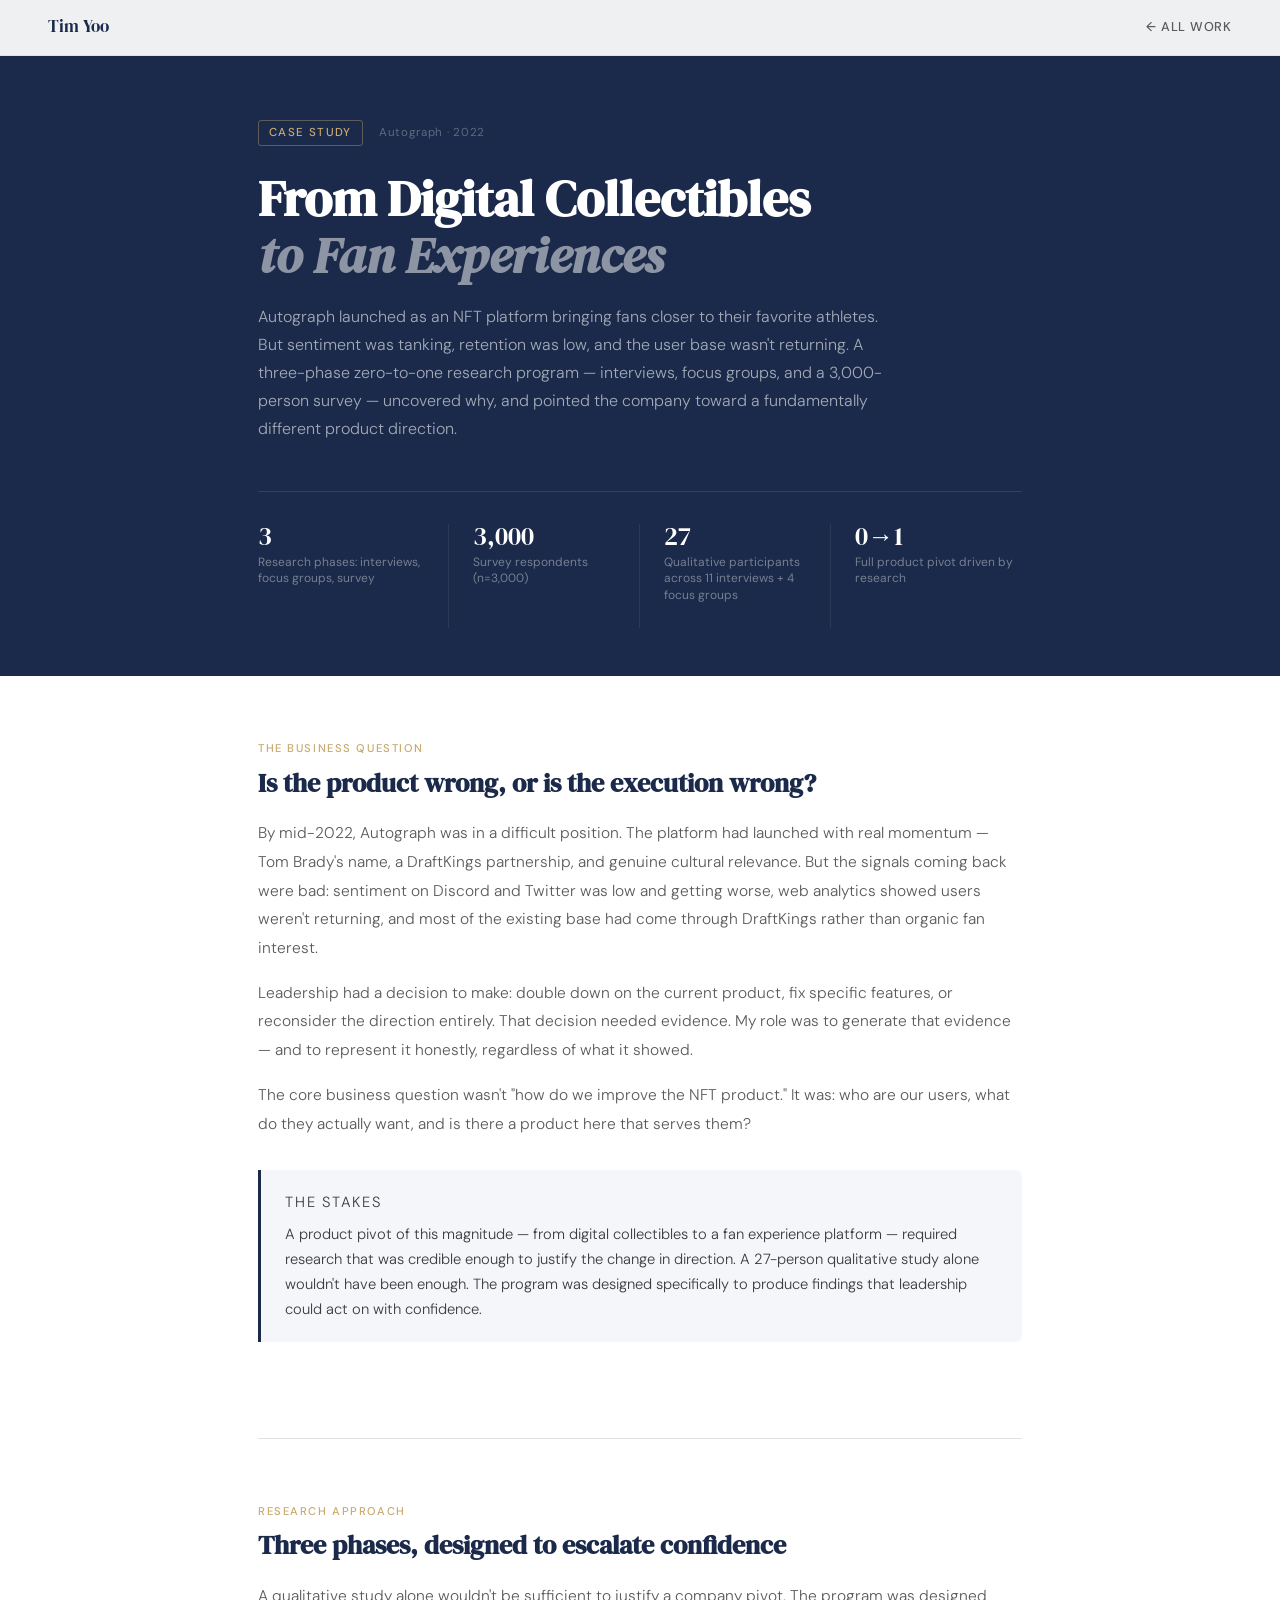
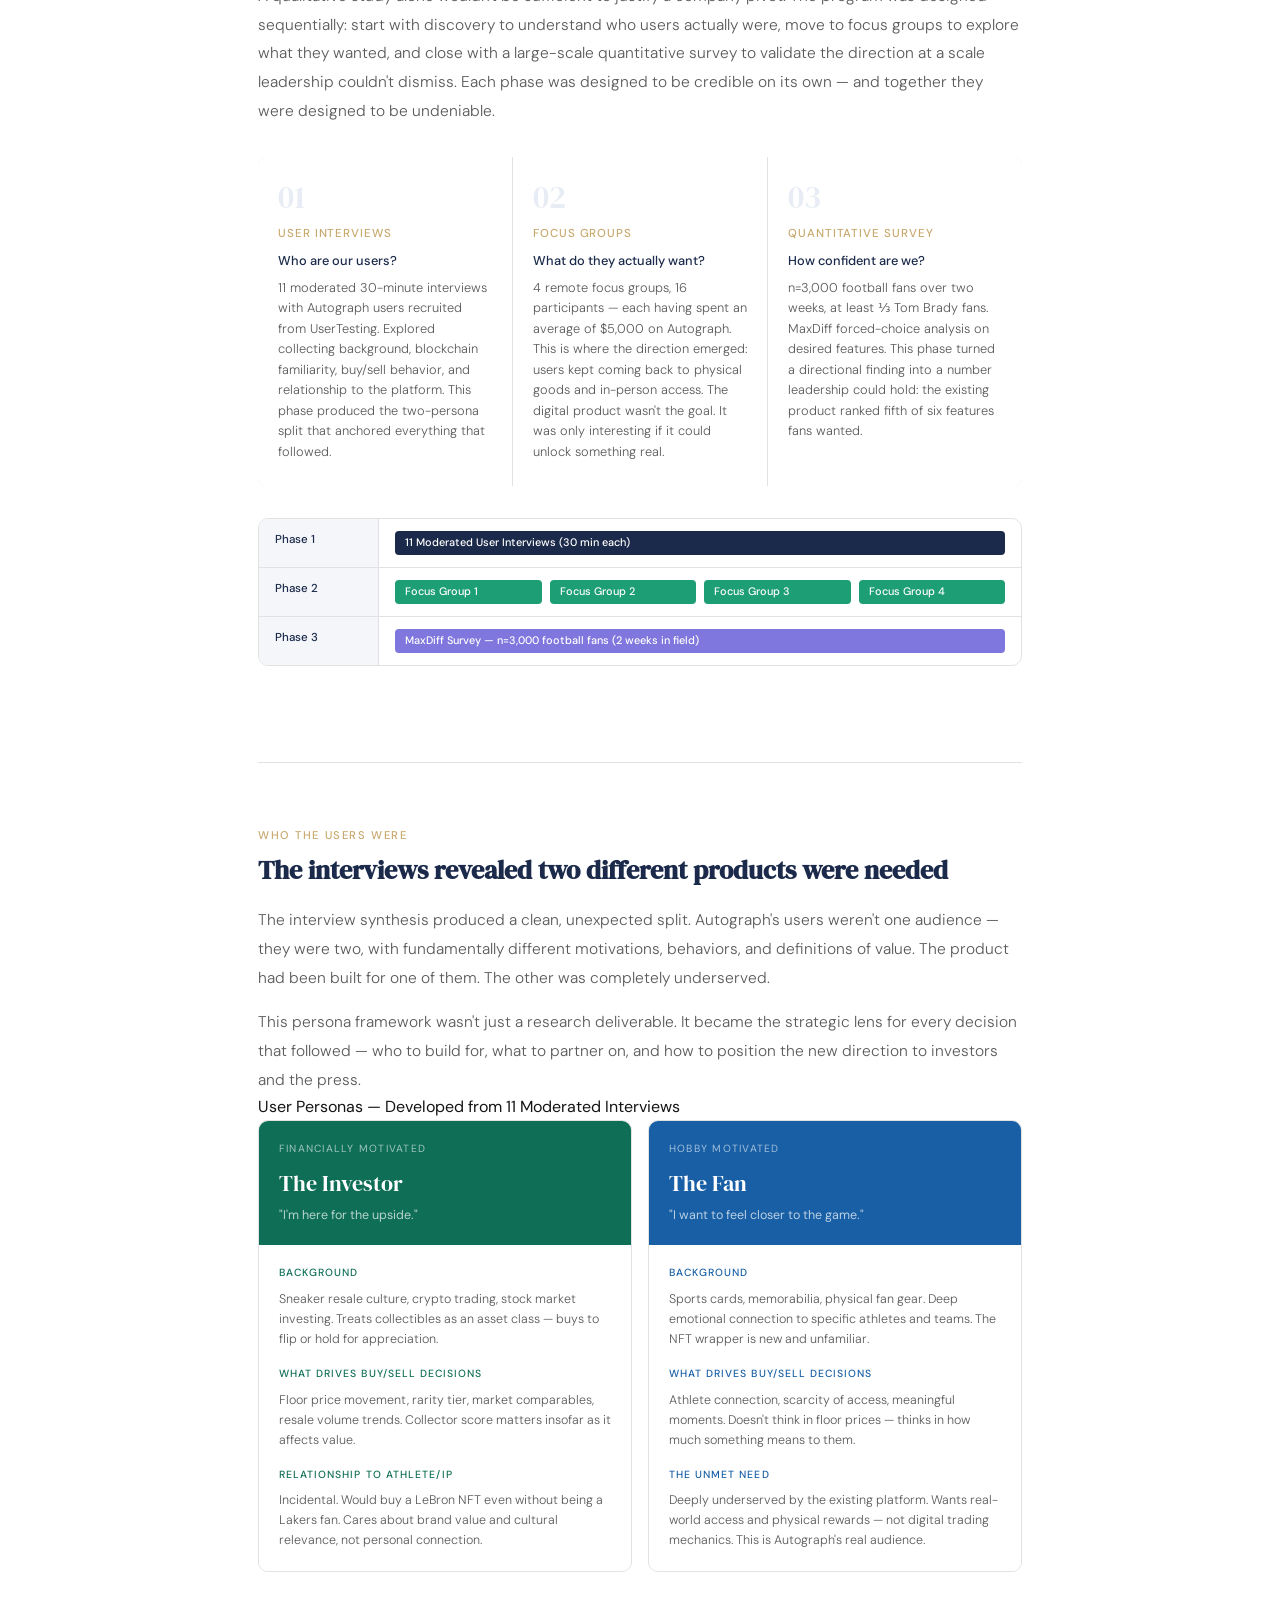
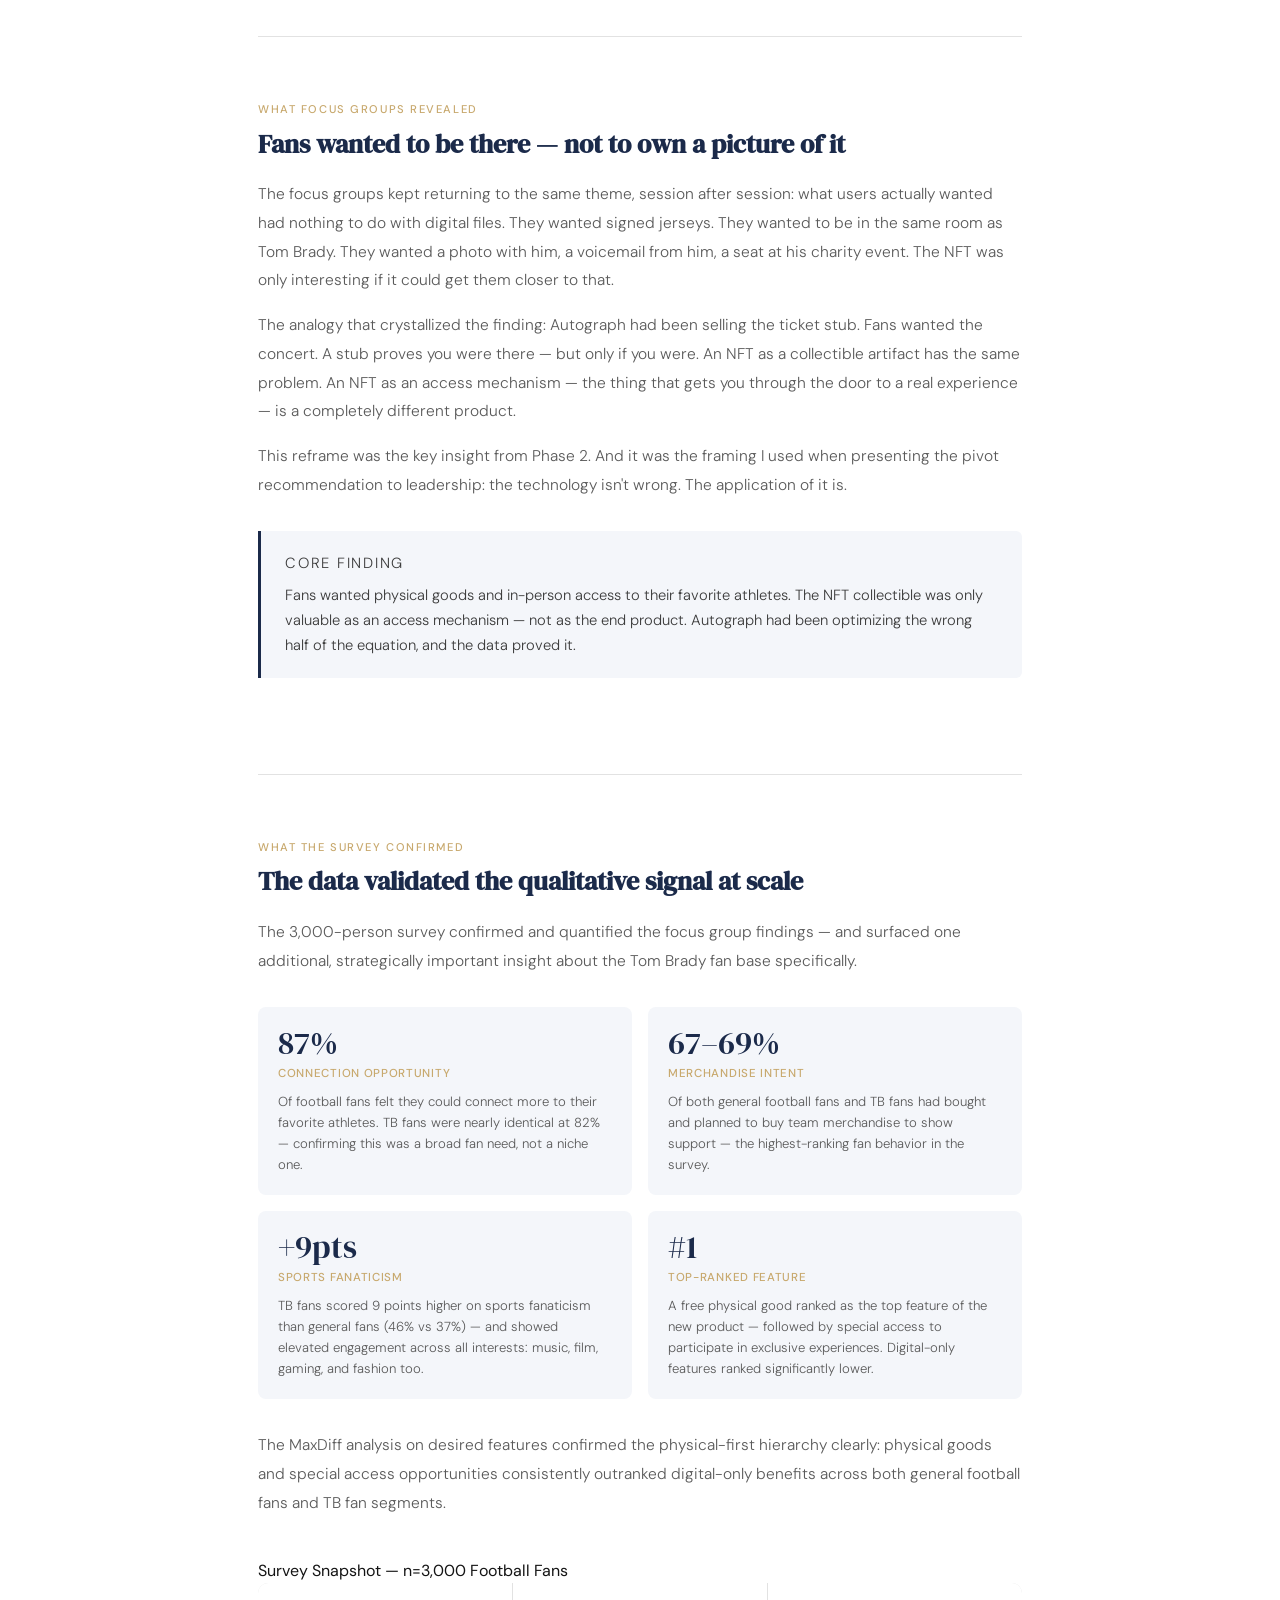
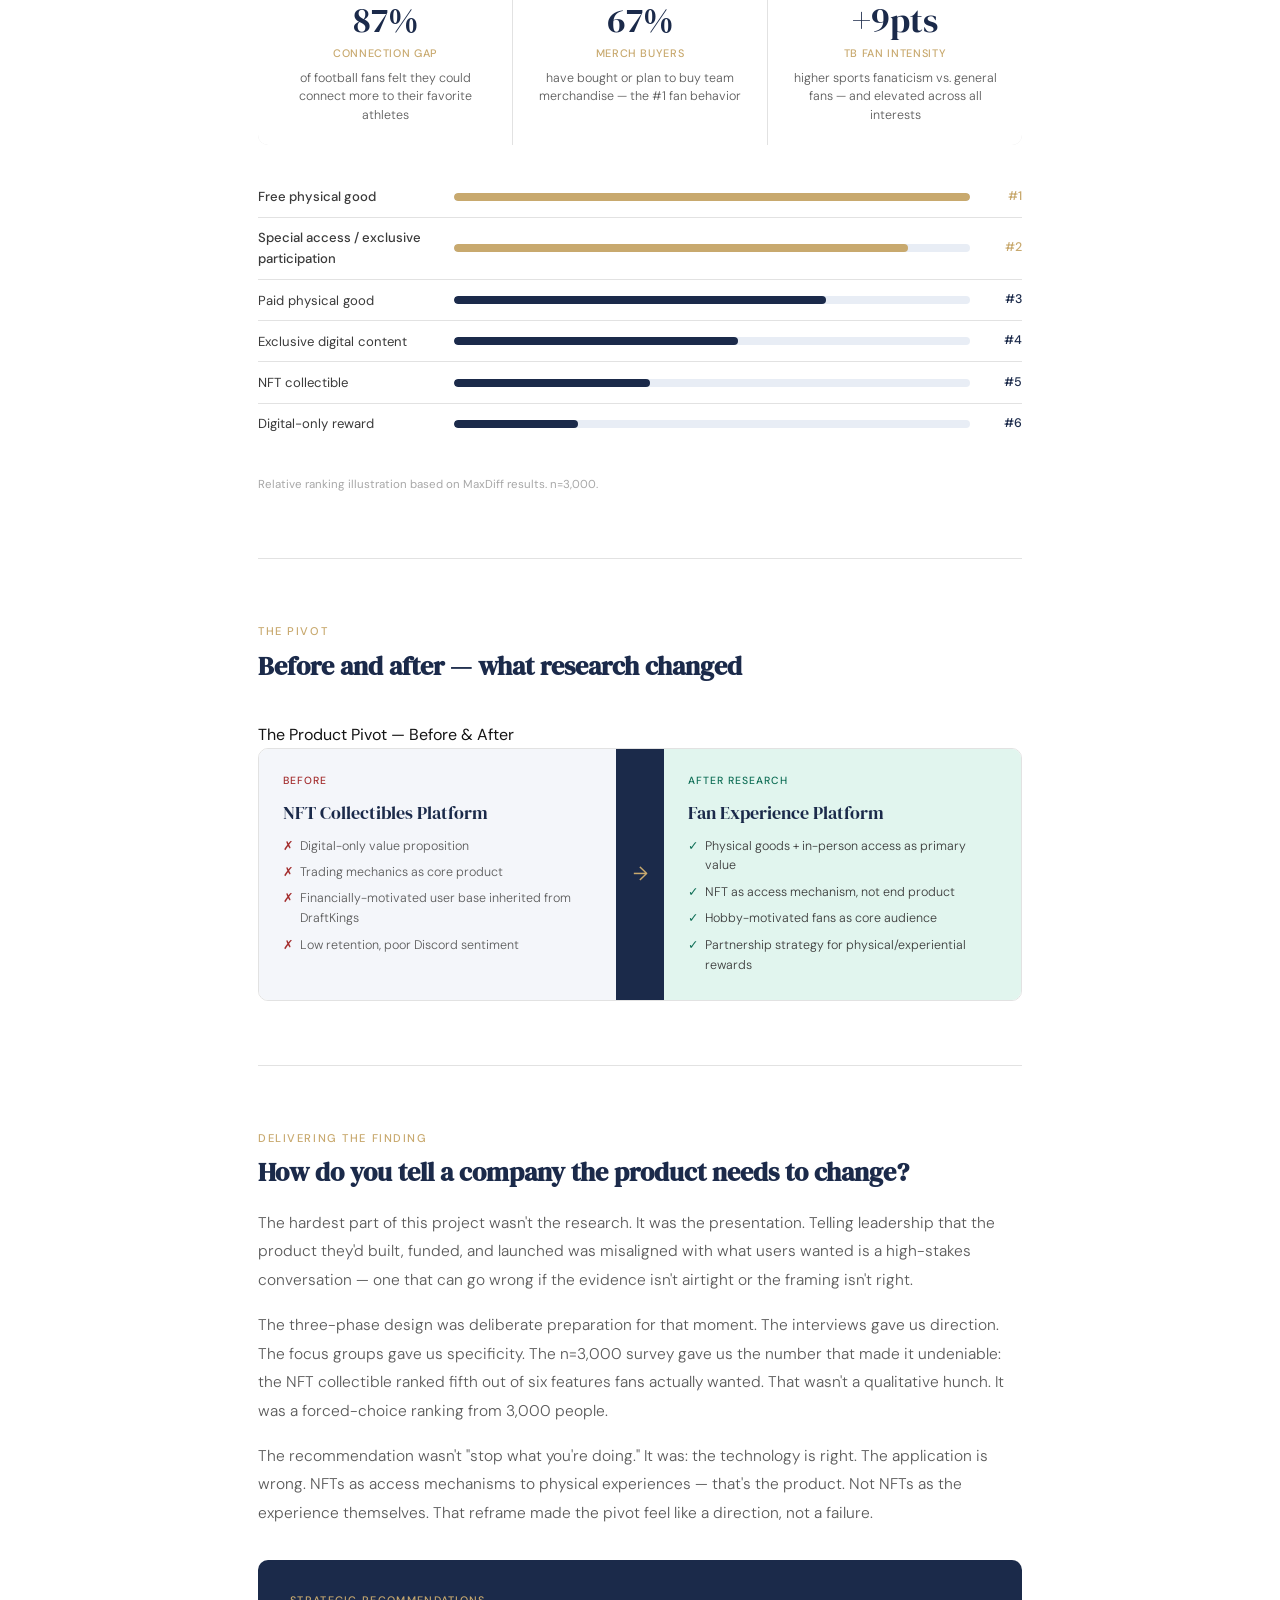
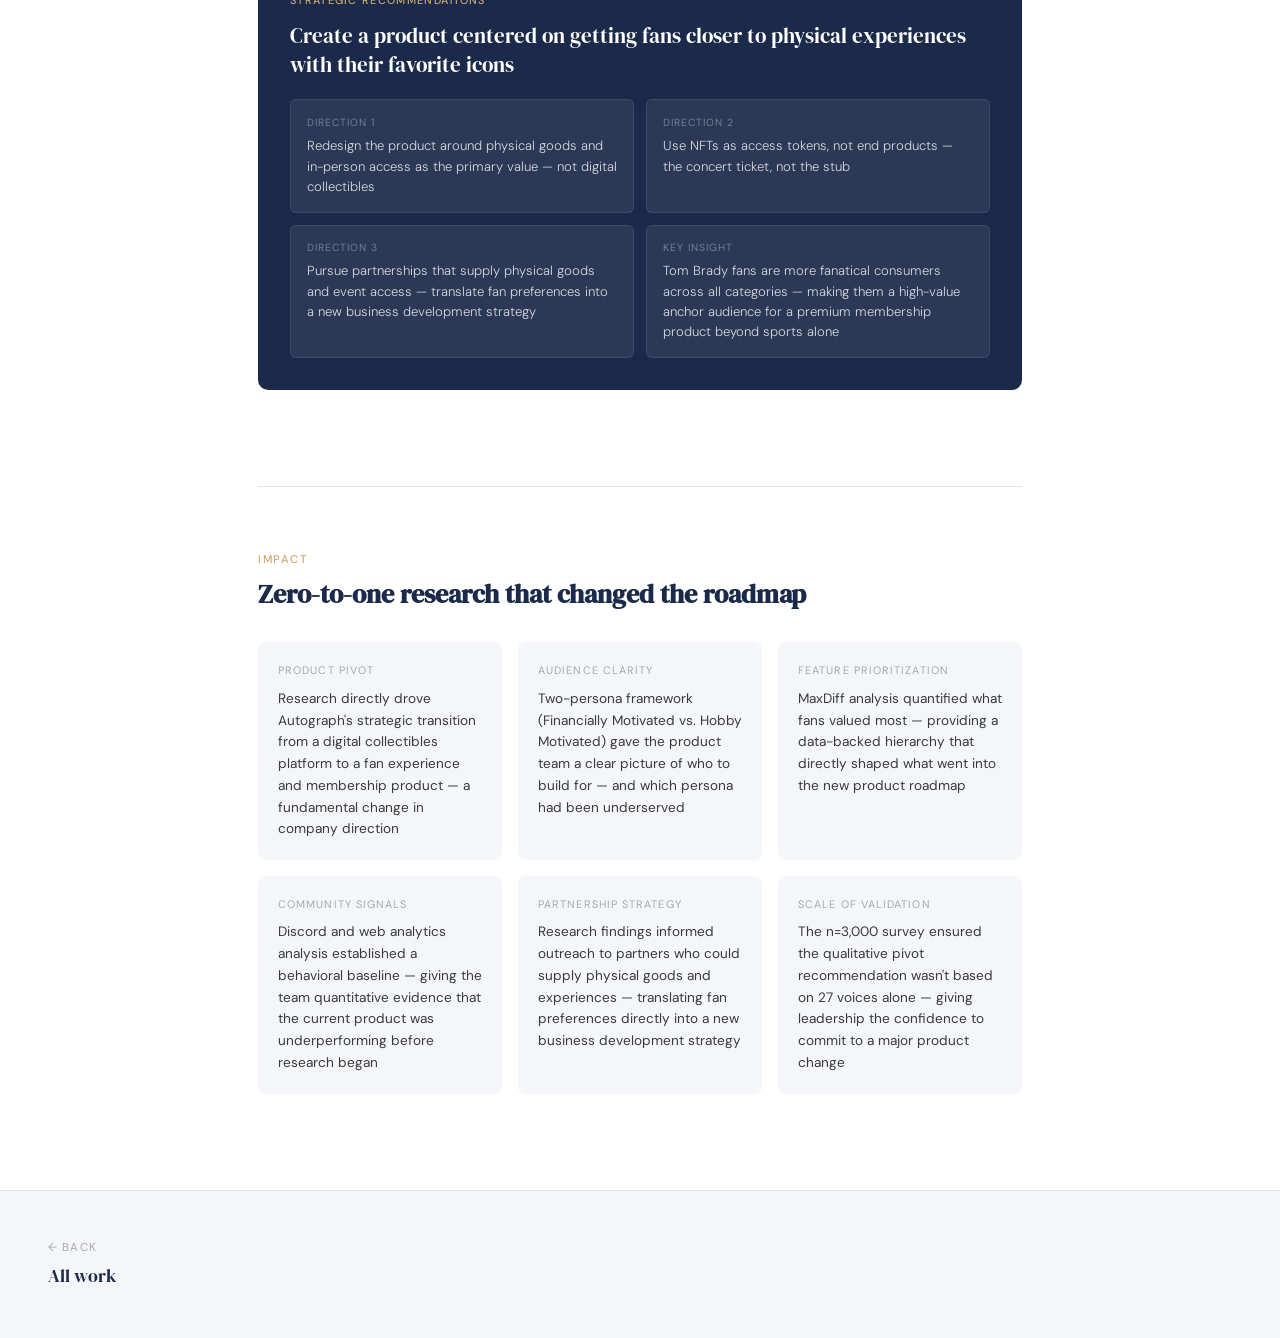
==== autograph-case-study.html @ 23719b9e "Add files via upload" ====
<!DOCTYPE html>
<html lang="en">
<head>
<meta charset="UTF-8">
<link rel="icon" type="image/png" href="[data-uri]">

<meta name="viewport" content="width=device-width, initial-scale=1.0">
<title>Autograph Fan Engagement — Tim Yoo</title>
<link rel="preconnect" href="https://fonts.googleapis.com">
<link rel="preconnect" href="https://fonts.gstatic.com" crossorigin>
<link href="https://fonts.googleapis.com/css2?family=DM+Serif+Display:ital@0;1&family=DM+Sans:opsz,wght@9..40,300;9..40,400;9..40,500&display=swap" rel="stylesheet">
<style>
  *, *::before, *::after { box-sizing: border-box; margin: 0; padding: 0; }
  :root {
    --navy: #1B2A4A;
    --navy-light: #E8EDF5;
    --navy-pale: #F4F6FA;
    --ink: #141414;
    --ink-mid: #3A3A3A;
    --ink-soft: #5A5A5A;
    --ink-faint: #A8A8A8;
    --rule: #E2E2E2;
    --white: #FFFFFF;
    --accent: #C8A96E;
    --accent-light: #F9F3E8;
    --serif: 'DM Serif Display', Georgia, serif;
    --sans: 'DM Sans', system-ui, sans-serif;
    --max: 860px;
    --pad: clamp(1.5rem, 5vw, 3rem);
  }
  html { scroll-behavior: smooth; }
  body { font-family: var(--sans); background: var(--white); color: var(--ink); font-size: 16px; line-height: 1.6; overflow-x: hidden; }

  nav {
    position: fixed; top: 0; left: 0; right: 0; z-index: 100;
    background: rgba(255,255,255,0.93); backdrop-filter: blur(12px);
    border-bottom: 1px solid var(--rule); padding: 0 var(--pad); height: 56px;
    display: flex; align-items: center; justify-content: space-between;
  }
  .nav-logo { font-family: var(--serif); font-size: 1.05rem; color: var(--navy); text-decoration: none; }
  .nav-back { font-size: 0.8rem; font-weight: 500; letter-spacing: 0.06em; text-transform: uppercase; color: var(--ink-soft); text-decoration: none; transition: color 0.2s; }
  .nav-back:hover { color: var(--navy); }

  .hero { padding-top: 56px; background: var(--navy); }
  .hero-inner { max-width: var(--max); margin: 0 auto; padding: 4rem var(--pad) 3rem; }
  .hero-meta { display: flex; align-items: center; gap: 1rem; margin-bottom: 1.5rem; }
  .hero-tag { font-size: 0.72rem; font-weight: 500; letter-spacing: 0.12em; text-transform: uppercase; color: var(--accent); border: 1px solid rgba(200,169,110,0.4); padding: 3px 10px; border-radius: 3px; }
  .hero-num { font-size: 0.72rem; color: rgba(255,255,255,0.3); letter-spacing: 0.06em; }
  .hero-title { font-family: var(--serif); font-size: clamp(2.2rem, 4vw, 3.2rem); color: var(--white); line-height: 1.1; margin-bottom: 1.25rem; }
  .hero-title em { font-style: italic; color: rgba(255,255,255,0.5); }
  .hero-sub { font-size: 1rem; font-weight: 300; color: rgba(255,255,255,0.6); line-height: 1.75; max-width: 640px; margin-bottom: 3rem; }
  .hero-stats { display: grid; grid-template-columns: repeat(4, 1fr); border-top: 1px solid rgba(255,255,255,0.1); padding-top: 2rem; }
  .hstat { padding: 0 1.5rem 1.5rem 0; border-right: 1px solid rgba(255,255,255,0.08); }
  .hstat:last-child { border-right: none; padding-right: 0; }
  .hstat:not(:first-child) { padding-left: 1.5rem; }
  .hstat-val { font-family: var(--serif); font-size: 1.6rem; color: var(--white); margin-bottom: 0.25rem; line-height: 1; }
  .hstat-label { font-size: 0.75rem; color: rgba(255,255,255,0.4); line-height: 1.4; }

  .content { max-width: var(--max); margin: 0 auto; padding: 0 var(--pad); }
  .section { padding: 4rem 0; border-bottom: 1px solid var(--rule); }
  .section:last-child { border-bottom: none; }
  .section-label { font-size: 0.7rem; font-weight: 500; letter-spacing: 0.14em; text-transform: uppercase; color: var(--accent); margin-bottom: 0.6rem; }
  .section-title { font-family: var(--serif); font-size: 1.65rem; color: var(--navy); line-height: 1.2; margin-bottom: 1.25rem; }
  .body-text { font-size: 0.97rem; font-weight: 300; color: var(--ink-soft); line-height: 1.85; }
  .body-text + .body-text { margin-top: 1rem; }

  .callout { background: var(--navy-pale); border-left: 3px solid var(--navy); padding: 1.25rem 1.5rem; border-radius: 0 6px 6px 0; margin: 2rem 0; }
  .callout-label { font-size: 0.68rem; font-weight: 500; letter-spacing: 0.12em; text-transform: uppercase; color: var(--accent); margin-bottom: 0.4rem; }
  .callout p { font-size: 0.92rem; font-weight: 300; color: var(--ink-mid); line-height: 1.7; }

  /* Three-phase research approach */
  .phases { display: grid; grid-template-columns: repeat(3, 1fr); gap: 1px; background: var(--rule); border-radius: 8px; overflow: hidden; margin: 2rem 0; }
  .phase-card { background: var(--white); padding: 1.5rem 1.25rem; }
  .phase-q { font-size: 0.8rem; font-weight: 500; color: var(--navy); margin-bottom: 0.5rem; line-height: 1.4; }
  .phase-method { font-size: 0.72rem; font-weight: 500; letter-spacing: 0.08em; text-transform: uppercase; color: var(--accent); margin-bottom: 0.5rem; }
  .phase-detail { font-size: 0.8rem; font-weight: 300; color: var(--ink-soft); line-height: 1.6; }
  .phase-num { font-family: var(--serif); font-size: 2rem; color: var(--navy-light); line-height: 1; margin-bottom: 0.75rem; }

  /* Personas */
  .personas { display: grid; grid-template-columns: 1fr 1fr; gap: 1rem; margin: 2rem 0; }
  .persona { border: 1px solid var(--rule); border-radius: 8px; overflow: hidden; }
  .persona-header { padding: 1.25rem; border-bottom: 1px solid var(--rule); }
  .persona-type { font-size: 0.72rem; font-weight: 500; letter-spacing: 0.1em; text-transform: uppercase; margin-bottom: 0.3rem; }
  .persona-type.financial { color: #2E7D4F; }
  .persona-type.hobby { color: #1565C0; }
  .persona-name { font-family: var(--serif); font-size: 1.2rem; color: var(--navy); }
  .persona-body { padding: 1.25rem; }
  .persona-trait { font-size: 0.82rem; color: var(--ink-soft); font-weight: 300; line-height: 1.65; margin-bottom: 0.5rem; display: flex; gap: 0.5rem; }
  .persona-trait::before { content: '—'; color: var(--ink-faint); flex-shrink: 0; }

  /* Key findings */
  .findings-grid { display: grid; grid-template-columns: 1fr 1fr; gap: 1rem; margin: 2rem 0; }
  .finding-card { background: var(--navy-pale); border-radius: 8px; padding: 1.25rem; }
  .finding-stat { font-family: var(--serif); font-size: 2rem; color: var(--navy); line-height: 1; margin-bottom: 0.35rem; }
  .finding-label { font-size: 0.72rem; font-weight: 500; letter-spacing: 0.06em; text-transform: uppercase; color: var(--accent); margin-bottom: 0.5rem; }
  .finding-desc { font-size: 0.82rem; color: var(--ink-soft); line-height: 1.6; font-weight: 300; }

  /* The pivot */
  .pivot-block { background: var(--navy); border-radius: 10px; padding: 2rem; margin: 2rem 0; }
  .pivot-label { font-size: 0.68rem; font-weight: 500; letter-spacing: 0.12em; text-transform: uppercase; color: var(--accent); margin-bottom: 0.75rem; }
  .pivot-title { font-family: var(--serif); font-size: 1.3rem; color: var(--white); line-height: 1.4; margin-bottom: 1.25rem; }
  .pivot-items { display: grid; grid-template-columns: 1fr 1fr; gap: 0.75rem; }
  .pivot-item { background: rgba(255,255,255,0.07); border-radius: 6px; padding: 0.9rem 1rem; border: 1px solid rgba(255,255,255,0.08); }
  .pivot-item-num { font-size: 0.65rem; letter-spacing: 0.1em; text-transform: uppercase; color: rgba(255,255,255,0.35); margin-bottom: 0.3rem; }
  .pivot-item-text { font-size: 0.82rem; color: rgba(255,255,255,0.8); line-height: 1.55; font-weight: 300; }

  /* MaxDiff data viz */
  .maxdiff { margin: 2rem 0; }
  .maxdiff-row { display: flex; align-items: center; gap: 1rem; padding: 0.6rem 0; border-bottom: 1px solid var(--rule); }
  .maxdiff-row:last-child { border-bottom: none; }
  .maxdiff-label { font-size: 0.82rem; color: var(--ink-mid); width: 180px; flex-shrink: 0; }
  .maxdiff-bar-wrap { flex: 1; height: 8px; background: var(--navy-light); border-radius: 4px; overflow: hidden; }
  .maxdiff-bar { height: 100%; border-radius: 4px; background: var(--navy); }
  .maxdiff-val { font-size: 0.78rem; font-weight: 500; color: var(--navy); width: 36px; text-align: right; flex-shrink: 0; }
  .maxdiff-highlight .maxdiff-bar { background: var(--accent); }
  .maxdiff-highlight .maxdiff-label { font-weight: 500; }
  .maxdiff-highlight .maxdiff-val { color: var(--accent); }

  .impact-grid { display: grid; grid-template-columns: 1fr 1fr 1fr; gap: 1rem; margin: 2rem 0; }
  .impact-card { background: var(--navy-pale); border-radius: 8px; padding: 1.25rem; }
  .impact-card-label { font-size: 0.68rem; letter-spacing: 0.1em; text-transform: uppercase; color: var(--ink-faint); margin-bottom: 0.5rem; }
  .impact-card-text { font-size: 0.85rem; color: var(--ink-mid); line-height: 1.6; }

  .bottom-nav { background: var(--navy-pale); border-top: 1px solid var(--rule); padding: 3rem var(--pad); display: flex; justify-content: space-between; align-items: center; }
  .bnav-label { font-size: 0.72rem; letter-spacing: 0.1em; text-transform: uppercase; color: var(--ink-faint); margin-bottom: 0.3rem; }
  .bnav-link { font-family: var(--serif); font-size: 1.1rem; color: var(--navy); text-decoration: none; }
  .bnav-link:hover { text-decoration: underline; }

  .reveal { opacity: 0; transform: translateY(20px); transition: opacity 0.6s ease, transform 0.6s ease; }
  .reveal.visible { opacity: 1; transform: none; }

  @media (max-width: 700px) {
    .hero-stats { grid-template-columns: 1fr 1fr; }
    .hstat { border-right: none; padding: 0 0 1rem; }
    .phases { grid-template-columns: 1fr; }
    .personas { grid-template-columns: 1fr; }
    .findings-grid { grid-template-columns: 1fr; }
    .pivot-items { grid-template-columns: 1fr; }
    .impact-grid { grid-template-columns: 1fr; }
  }
</style>
</head>
<body>

<nav>
  <a href="index.html" class="nav-logo">Tim Yoo</a>
  <a href="index.html" class="nav-back">← All work</a>
</nav>

<div class="hero">
  <div class="hero-inner">
    <div class="hero-meta">
      <span class="hero-tag">Case Study</span>
      <span class="hero-num">Autograph · 2022</span>
    </div>
    <h1 class="hero-title">From Digital Collectibles<br><em>to Fan Experiences</em></h1>
    <p class="hero-sub">Autograph launched as an NFT platform bringing fans closer to their favorite athletes. But sentiment was tanking, retention was low, and the user base wasn't returning. A three-phase zero-to-one research program — interviews, focus groups, and a 3,000-person survey — uncovered why, and pointed the company toward a fundamentally different product direction.</p>
    <div class="hero-stats">
      <div class="hstat">
        <div class="hstat-val">3</div>
        <div class="hstat-label">Research phases: interviews, focus groups, survey</div>
      </div>
      <div class="hstat">
        <div class="hstat-val">3,000</div>
        <div class="hstat-label">Survey respondents (n=3,000)</div>
      </div>
      <div class="hstat">
        <div class="hstat-val">27</div>
        <div class="hstat-label">Qualitative participants across 11 interviews + 4 focus groups</div>
      </div>
      <div class="hstat">
        <div class="hstat-val">0→1</div>
        <div class="hstat-label">Full product pivot driven by research</div>
      </div>
    </div>
  </div>
</div>

<div class="content">

  <div class="section reveal">
    <p class="section-label">The Business Question</p>
    <h2 class="section-title">Is the product wrong, or is the execution wrong?</h2>
    <p class="body-text">By mid-2022, Autograph was in a difficult position. The platform had launched with real momentum — Tom Brady's name, a DraftKings partnership, and genuine cultural relevance. But the signals coming back were bad: sentiment on Discord and Twitter was low and getting worse, web analytics showed users weren't returning, and most of the existing base had come through DraftKings rather than organic fan interest.</p>
    <p class="body-text">Leadership had a decision to make: double down on the current product, fix specific features, or reconsider the direction entirely. That decision needed evidence. My role was to generate that evidence — and to represent it honestly, regardless of what it showed.</p>
    <p class="body-text">The core business question wasn't "how do we improve the NFT product." It was: who are our users, what do they actually want, and is there a product here that serves them?</p>

    <div class="callout">
      <p class="callout-label">The Stakes</p>
      <p>A product pivot of this magnitude — from digital collectibles to a fan experience platform — required research that was credible enough to justify the change in direction. A 27-person qualitative study alone wouldn't have been enough. The program was designed specifically to produce findings that leadership could act on with confidence.</p>
    </div>
  </div>

  <div class="section reveal">
    <p class="section-label">Research Approach</p>
    <h2 class="section-title">Three phases, designed to escalate confidence</h2>
    <p class="body-text">A qualitative study alone wouldn't be sufficient to justify a company pivot. The program was designed sequentially: start with discovery to understand who users actually were, move to focus groups to explore what they wanted, and close with a large-scale quantitative survey to validate the direction at a scale leadership couldn't dismiss. Each phase was designed to be credible on its own — and together they were designed to be undeniable.</p>

    <div class="phases">
      <div class="phase-card">
        <div class="phase-num">01</div>
        <div class="phase-method">User Interviews</div>
        <div class="phase-q">Who are our users?</div>
        <div class="phase-detail">11 moderated 30-minute interviews with Autograph users recruited from UserTesting. Explored collecting background, blockchain familiarity, buy/sell behavior, and relationship to the platform. This phase produced the two-persona split that anchored everything that followed.</div>
      </div>
      <div class="phase-card">
        <div class="phase-num">02</div>
        <div class="phase-method">Focus Groups</div>
        <div class="phase-q">What do they actually want?</div>
        <div class="phase-detail">4 remote focus groups, 16 participants — each having spent an average of $5,000 on Autograph. This is where the direction emerged: users kept coming back to physical goods and in-person access. The digital product wasn't the goal. It was only interesting if it could unlock something real.</div>
      </div>
      <div class="phase-card">
        <div class="phase-num">03</div>
        <div class="phase-method">Quantitative Survey</div>
        <div class="phase-q">How confident are we?</div>
        <div class="phase-detail">n=3,000 football fans over two weeks, at least ⅓ Tom Brady fans. MaxDiff forced-choice analysis on desired features. This phase turned a directional finding into a number leadership could hold: the existing product ranked fifth of six features fans wanted.</div>
      </div>
    </div>

    <div style="border:1px solid var(--rule); border-radius:10px; overflow:hidden; margin: 2rem 0;">
      <div style="display:grid; grid-template-columns:120px 1fr; border-bottom:1px solid var(--rule);">
        <div style="padding:0.75rem 1rem; background:var(--navy-pale); font-size:0.72rem; font-weight:500; color:var(--navy); border-right:1px solid var(--rule);">Phase 1</div>
        <div style="padding:0.75rem 1rem; display:flex; align-items:center; gap:1rem;">
          <div style="height:24px; flex:2; background:var(--navy); border-radius:4px; display:flex; align-items:center; padding:0 10px;"><span style="font-size:0.68rem; color:white; font-weight:500;">11 Moderated User Interviews (30 min each)</span></div>
        </div>
      </div>
      <div style="display:grid; grid-template-columns:120px 1fr; border-bottom:1px solid var(--rule);">
        <div style="padding:0.75rem 1rem; background:var(--navy-pale); font-size:0.72rem; font-weight:500; color:var(--navy); border-right:1px solid var(--rule);">Phase 2</div>
        <div style="padding:0.75rem 1rem; display:flex; align-items:center; gap:0.5rem;">
          <div style="height:24px; flex:1; background:#1D9E75; border-radius:4px; display:flex; align-items:center; padding:0 10px;"><span style="font-size:0.68rem; color:white; font-weight:500;">Focus Group 1</span></div>
          <div style="height:24px; flex:1; background:#1D9E75; border-radius:4px; display:flex; align-items:center; padding:0 10px;"><span style="font-size:0.68rem; color:white; font-weight:500;">Focus Group 2</span></div>
          <div style="height:24px; flex:1; background:#1D9E75; border-radius:4px; display:flex; align-items:center; padding:0 10px;"><span style="font-size:0.68rem; color:white; font-weight:500;">Focus Group 3</span></div>
          <div style="height:24px; flex:1; background:#1D9E75; border-radius:4px; display:flex; align-items:center; padding:0 10px;"><span style="font-size:0.68rem; color:white; font-weight:500;">Focus Group 4</span></div>
        </div>
      </div>
      <div style="display:grid; grid-template-columns:120px 1fr;">
        <div style="padding:0.75rem 1rem; background:var(--navy-pale); font-size:0.72rem; font-weight:500; color:var(--navy); border-right:1px solid var(--rule);">Phase 3</div>
        <div style="padding:0.75rem 1rem; display:flex; align-items:center; gap:0.5rem;">
          <div style="height:24px; flex:3; background:#7F77DD; border-radius:4px; display:flex; align-items:center; padding:0 10px;"><span style="font-size:0.68rem; color:white; font-weight:500;">MaxDiff Survey — n=3,000 football fans (2 weeks in field)</span></div>
        </div>
      </div>
    </div>
  </div>

  <div class="section reveal">
    <p class="section-label">Who the Users Were</p>
    <h2 class="section-title">The interviews revealed two different products were needed</h2>
    <p class="body-text">The interview synthesis produced a clean, unexpected split. Autograph's users weren't one audience — they were two, with fundamentally different motivations, behaviors, and definitions of value. The product had been built for one of them. The other was completely underserved.</p>
    <p class="body-text">This persona framework wasn't just a research deliverable. It became the strategic lens for every decision that followed — who to build for, what to partner on, and how to position the new direction to investors and the press.</p>

    
<div class="viz-wrap">
  <p class="viz-label">User Personas — Developed from 11 Moderated Interviews</p>
  <div style="display:grid; grid-template-columns:1fr 1fr; gap:1rem;">
    <!-- Persona 1 -->
    <div style="border:1px solid var(--rule); border-radius:10px; overflow:hidden;">
      <div style="background:#0F6E56; padding:1.25rem;">
        <div style="font-size:0.65rem; letter-spacing:0.12em; text-transform:uppercase; color:rgba(255,255,255,0.6); margin-bottom:0.5rem;">Financially Motivated</div>
        <div style="font-family:var(--serif); font-size:1.4rem; color:white; margin-bottom:0.25rem;">The Investor</div>
        <div style="font-size:0.78rem; color:rgba(255,255,255,0.7);">"I'm here for the upside."</div>
      </div>
      <div style="padding:1.25rem; background:var(--white);">
        <div style="margin-bottom:1rem;">
          <div style="font-size:0.65rem; letter-spacing:0.1em; text-transform:uppercase; color:#0F6E56; font-weight:500; margin-bottom:0.5rem;">Background</div>
          <div style="font-size:0.78rem; color:var(--ink-soft); font-weight:300; line-height:1.6;">Sneaker resale culture, crypto trading, stock market investing. Treats collectibles as an asset class — buys to flip or hold for appreciation.</div>
        </div>
        <div style="margin-bottom:1rem;">
          <div style="font-size:0.65rem; letter-spacing:0.1em; text-transform:uppercase; color:#0F6E56; font-weight:500; margin-bottom:0.5rem;">What drives buy/sell decisions</div>
          <div style="font-size:0.78rem; color:var(--ink-soft); font-weight:300; line-height:1.6;">Floor price movement, rarity tier, market comparables, resale volume trends. Collector score matters insofar as it affects value.</div>
        </div>
        <div>
          <div style="font-size:0.65rem; letter-spacing:0.1em; text-transform:uppercase; color:#0F6E56; font-weight:500; margin-bottom:0.5rem;">Relationship to athlete/IP</div>
          <div style="font-size:0.78rem; color:var(--ink-soft); font-weight:300; line-height:1.6;">Incidental. Would buy a LeBron NFT even without being a Lakers fan. Cares about brand value and cultural relevance, not personal connection.</div>
        </div>
      </div>
    </div>
    <!-- Persona 2 -->
    <div style="border:1px solid var(--rule); border-radius:10px; overflow:hidden;">
      <div style="background:#185FA5; padding:1.25rem;">
        <div style="font-size:0.65rem; letter-spacing:0.12em; text-transform:uppercase; color:rgba(255,255,255,0.6); margin-bottom:0.5rem;">Hobby Motivated</div>
        <div style="font-family:var(--serif); font-size:1.4rem; color:white; margin-bottom:0.25rem;">The Fan</div>
        <div style="font-size:0.78rem; color:rgba(255,255,255,0.7);">"I want to feel closer to the game."</div>
      </div>
      <div style="padding:1.25rem; background:var(--white);">
        <div style="margin-bottom:1rem;">
          <div style="font-size:0.65rem; letter-spacing:0.1em; text-transform:uppercase; color:#185FA5; font-weight:500; margin-bottom:0.5rem;">Background</div>
          <div style="font-size:0.78rem; color:var(--ink-soft); font-weight:300; line-height:1.6;">Sports cards, memorabilia, physical fan gear. Deep emotional connection to specific athletes and teams. The NFT wrapper is new and unfamiliar.</div>
        </div>
        <div style="margin-bottom:1rem;">
          <div style="font-size:0.65rem; letter-spacing:0.1em; text-transform:uppercase; color:#185FA5; font-weight:500; margin-bottom:0.5rem;">What drives buy/sell decisions</div>
          <div style="font-size:0.78rem; color:var(--ink-soft); font-weight:300; line-height:1.6;">Athlete connection, scarcity of access, meaningful moments. Doesn't think in floor prices — thinks in how much something means to them.</div>
        </div>
        <div>
          <div style="font-size:0.65rem; letter-spacing:0.1em; text-transform:uppercase; color:#185FA5; font-weight:500; margin-bottom:0.5rem;">The unmet need</div>
          <div style="font-size:0.78rem; color:var(--ink-soft); font-weight:300; line-height:1.6;">Deeply underserved by the existing platform. Wants real-world access and physical rewards — not digital trading mechanics. This is Autograph's real audience.</div>
        </div>
      </div>
    </div>
  </div>
</div>

  </div>

  <div class="section reveal">
    <p class="section-label">What Focus Groups Revealed</p>
    <h2 class="section-title">Fans wanted to be there — not to own a picture of it</h2>
    <p class="body-text">The focus groups kept returning to the same theme, session after session: what users actually wanted had nothing to do with digital files. They wanted signed jerseys. They wanted to be in the same room as Tom Brady. They wanted a photo with him, a voicemail from him, a seat at his charity event. The NFT was only interesting if it could get them closer to that.</p>
    <p class="body-text">The analogy that crystallized the finding: Autograph had been selling the ticket stub. Fans wanted the concert. A stub proves you were there — but only if you were. An NFT as a collectible artifact has the same problem. An NFT as an access mechanism — the thing that gets you through the door to a real experience — is a completely different product.</p>
    <p class="body-text">This reframe was the key insight from Phase 2. And it was the framing I used when presenting the pivot recommendation to leadership: the technology isn't wrong. The application of it is.</p>

    <div class="callout">
      <p class="callout-label">Core Finding</p>
      <p>Fans wanted physical goods and in-person access to their favorite athletes. The NFT collectible was only valuable as an access mechanism — not as the end product. Autograph had been optimizing the wrong half of the equation, and the data proved it.</p>
    </div>
  </div>

  <div class="section reveal">
    <p class="section-label">What the Survey Confirmed</p>
    <h2 class="section-title">The data validated the qualitative signal at scale</h2>
    <p class="body-text">The 3,000-person survey confirmed and quantified the focus group findings — and surfaced one additional, strategically important insight about the Tom Brady fan base specifically.</p>

    <div class="findings-grid">
      <div class="finding-card">
        <div class="finding-stat">87%</div>
        <div class="finding-label">Connection opportunity</div>
        <div class="finding-desc">Of football fans felt they could connect more to their favorite athletes. TB fans were nearly identical at 82% — confirming this was a broad fan need, not a niche one.</div>
      </div>
      <div class="finding-card">
        <div class="finding-stat">67–69%</div>
        <div class="finding-label">Merchandise intent</div>
        <div class="finding-desc">Of both general football fans and TB fans had bought and planned to buy team merchandise to show support — the highest-ranking fan behavior in the survey.</div>
      </div>
      <div class="finding-card">
        <div class="finding-stat">+9pts</div>
        <div class="finding-label">Sports fanaticism</div>
        <div class="finding-desc">TB fans scored 9 points higher on sports fanaticism than general fans (46% vs 37%) — and showed elevated engagement across all interests: music, film, gaming, and fashion too.</div>
      </div>
      <div class="finding-card">
        <div class="finding-stat">#1</div>
        <div class="finding-label">Top-ranked feature</div>
        <div class="finding-desc">A free physical good ranked as the top feature of the new product — followed by special access to participate in exclusive experiences. Digital-only features ranked significantly lower.</div>
      </div>
    </div>

    <p class="body-text" style="margin-top: 1.5rem;">The MaxDiff analysis on desired features confirmed the physical-first hierarchy clearly: physical goods and special access opportunities consistently outranked digital-only benefits across both general football fans and TB fan segments.</p>

    
<div class="viz-wrap" style="margin-top:2.5rem;">
  <p class="viz-label">Survey Snapshot — n=3,000 Football Fans</p>
  <div style="display:grid; grid-template-columns:1fr 1fr 1fr; gap:1px; background:var(--rule); border-radius:10px; overflow:hidden;">
    <div style="background:var(--white); padding:1.25rem; text-align:center;">
      <div style="font-family:var(--serif); font-size:2.2rem; color:var(--navy); line-height:1;">87%</div>
      <div style="font-size:0.68rem; font-weight:500; letter-spacing:0.06em; text-transform:uppercase; color:var(--accent); margin:0.4rem 0;">Connection Gap</div>
      <div style="font-size:0.78rem; color:var(--ink-soft); font-weight:300; line-height:1.5;">of football fans felt they could connect more to their favorite athletes</div>
    </div>
    <div style="background:var(--white); padding:1.25rem; text-align:center;">
      <div style="font-family:var(--serif); font-size:2.2rem; color:var(--navy); line-height:1;">67%</div>
      <div style="font-size:0.68rem; font-weight:500; letter-spacing:0.06em; text-transform:uppercase; color:var(--accent); margin:0.4rem 0;">Merch Buyers</div>
      <div style="font-size:0.78rem; color:var(--ink-soft); font-weight:300; line-height:1.5;">have bought or plan to buy team merchandise — the #1 fan behavior</div>
    </div>
    <div style="background:var(--white); padding:1.25rem; text-align:center;">
      <div style="font-family:var(--serif); font-size:2.2rem; color:var(--navy); line-height:1;">+9pts</div>
      <div style="font-size:0.68rem; font-weight:500; letter-spacing:0.06em; text-transform:uppercase; color:var(--accent); margin:0.4rem 0;">TB Fan Intensity</div>
      <div style="font-size:0.78rem; color:var(--ink-soft); font-weight:300; line-height:1.5;">higher sports fanaticism vs. general fans — and elevated across all interests</div>
    </div>
  </div>
</div>

    <div class="maxdiff">
      <div class="maxdiff-row maxdiff-highlight">
        <div class="maxdiff-label">Free physical good</div>
        <div class="maxdiff-bar-wrap"><div class="maxdiff-bar" style="width:100%"></div></div>
        <div class="maxdiff-val">#1</div>
      </div>
      <div class="maxdiff-row maxdiff-highlight">
        <div class="maxdiff-label">Special access / exclusive participation</div>
        <div class="maxdiff-bar-wrap"><div class="maxdiff-bar" style="width:88%"></div></div>
        <div class="maxdiff-val">#2</div>
      </div>
      <div class="maxdiff-row">
        <div class="maxdiff-label">Paid physical good</div>
        <div class="maxdiff-bar-wrap"><div class="maxdiff-bar" style="width:72%"></div></div>
        <div class="maxdiff-val">#3</div>
      </div>
      <div class="maxdiff-row">
        <div class="maxdiff-label">Exclusive digital content</div>
        <div class="maxdiff-bar-wrap"><div class="maxdiff-bar" style="width:55%"></div></div>
        <div class="maxdiff-val">#4</div>
      </div>
      <div class="maxdiff-row">
        <div class="maxdiff-label">NFT collectible</div>
        <div class="maxdiff-bar-wrap"><div class="maxdiff-bar" style="width:38%"></div></div>
        <div class="maxdiff-val">#5</div>
      </div>
      <div class="maxdiff-row">
        <div class="maxdiff-label">Digital-only reward</div>
        <div class="maxdiff-bar-wrap"><div class="maxdiff-bar" style="width:24%"></div></div>
        <div class="maxdiff-val">#6</div>
      </div>
    </div>
    <p style="font-size:0.72rem; color: var(--ink-faint); margin-top: 0.5rem;">Relative ranking illustration based on MaxDiff results. n=3,000.</p>
  </div>

  <div class="section reveal">
    <p class="section-label">The Pivot</p>
    <h2 class="section-title">Before and after — what research changed</h2>

<div class="viz-wrap" style="margin-top:2.5rem;">
  <p class="viz-label">The Product Pivot — Before & After</p>
  <div style="display:grid; grid-template-columns:1fr 48px 1fr; gap:0; align-items:stretch; border:1px solid var(--rule); border-radius:10px; overflow:hidden;">
    <div style="padding:1.5rem; background:var(--navy-pale);">
      <div style="font-size:0.65rem; letter-spacing:0.1em; text-transform:uppercase; color:#A32D2D; font-weight:500; margin-bottom:0.75rem;">Before</div>
      <div style="font-family:var(--serif); font-size:1.1rem; color:var(--navy); margin-bottom:0.75rem; line-height:1.3;">NFT Collectibles Platform</div>
      <div style="display:flex; flex-direction:column; gap:0.4rem;">
        <div style="font-size:0.78rem; color:var(--ink-soft); font-weight:300; display:flex; gap:0.4rem;"><span style="color:#A32D2D; flex-shrink:0;">✗</span> Digital-only value proposition</div>
        <div style="font-size:0.78rem; color:var(--ink-soft); font-weight:300; display:flex; gap:0.4rem;"><span style="color:#A32D2D; flex-shrink:0;">✗</span> Trading mechanics as core product</div>
        <div style="font-size:0.78rem; color:var(--ink-soft); font-weight:300; display:flex; gap:0.4rem;"><span style="color:#A32D2D; flex-shrink:0;">✗</span> Financially-motivated user base inherited from DraftKings</div>
        <div style="font-size:0.78rem; color:var(--ink-soft); font-weight:300; display:flex; gap:0.4rem;"><span style="color:#A32D2D; flex-shrink:0;">✗</span> Low retention, poor Discord sentiment</div>
      </div>
    </div>
    <div style="background:var(--navy); display:flex; align-items:center; justify-content:center;">
      <span style="color:var(--accent); font-size:1.2rem;">→</span>
    </div>
    <div style="padding:1.5rem; background:#E1F5EE;">
      <div style="font-size:0.65rem; letter-spacing:0.1em; text-transform:uppercase; color:#0F6E56; font-weight:500; margin-bottom:0.75rem;">After Research</div>
      <div style="font-family:var(--serif); font-size:1.1rem; color:var(--navy); margin-bottom:0.75rem; line-height:1.3;">Fan Experience Platform</div>
      <div style="display:flex; flex-direction:column; gap:0.4rem;">
        <div style="font-size:0.78rem; color:var(--ink-mid); font-weight:300; display:flex; gap:0.4rem;"><span style="color:#0F6E56; flex-shrink:0;">✓</span> Physical goods + in-person access as primary value</div>
        <div style="font-size:0.78rem; color:var(--ink-mid); font-weight:300; display:flex; gap:0.4rem;"><span style="color:#0F6E56; flex-shrink:0;">✓</span> NFT as access mechanism, not end product</div>
        <div style="font-size:0.78rem; color:var(--ink-mid); font-weight:300; display:flex; gap:0.4rem;"><span style="color:#0F6E56; flex-shrink:0;">✓</span> Hobby-motivated fans as core audience</div>
        <div style="font-size:0.78rem; color:var(--ink-mid); font-weight:300; display:flex; gap:0.4rem;"><span style="color:#0F6E56; flex-shrink:0;">✓</span> Partnership strategy for physical/experiential rewards</div>
      </div>
    </div>
  </div>
</div>

  </div>

  <div class="section reveal">
    <p class="section-label">Delivering the Finding</p>
    <h2 class="section-title">How do you tell a company the product needs to change?</h2>
    <p class="body-text">The hardest part of this project wasn't the research. It was the presentation. Telling leadership that the product they'd built, funded, and launched was misaligned with what users wanted is a high-stakes conversation — one that can go wrong if the evidence isn't airtight or the framing isn't right.</p>
    <p class="body-text">The three-phase design was deliberate preparation for that moment. The interviews gave us direction. The focus groups gave us specificity. The n=3,000 survey gave us the number that made it undeniable: the NFT collectible ranked fifth out of six features fans actually wanted. That wasn't a qualitative hunch. It was a forced-choice ranking from 3,000 people.</p>
    <p class="body-text">The recommendation wasn't "stop what you're doing." It was: the technology is right. The application is wrong. NFTs as access mechanisms to physical experiences — that's the product. Not NFTs as the experience themselves. That reframe made the pivot feel like a direction, not a failure.</p>

    <div class="pivot-block">
      <p class="pivot-label">Strategic Recommendations</p>
      <p class="pivot-title">Create a product centered on getting fans closer to physical experiences with their favorite icons</p>
      <div class="pivot-items">
        <div class="pivot-item">
          <p class="pivot-item-num">Direction 1</p>
          <p class="pivot-item-text">Redesign the product around physical goods and in-person access as the primary value — not digital collectibles</p>
        </div>
        <div class="pivot-item">
          <p class="pivot-item-num">Direction 2</p>
          <p class="pivot-item-text">Use NFTs as access tokens, not end products — the concert ticket, not the stub</p>
        </div>
        <div class="pivot-item">
          <p class="pivot-item-num">Direction 3</p>
          <p class="pivot-item-text">Pursue partnerships that supply physical goods and event access — translate fan preferences into a new business development strategy</p>
        </div>
        <div class="pivot-item">
          <p class="pivot-item-num">Key Insight</p>
          <p class="pivot-item-text">Tom Brady fans are more fanatical consumers across all categories — making them a high-value anchor audience for a premium membership product beyond sports alone</p>
        </div>
      </div>
    </div>
  </div>

  <div class="section reveal">
    <p class="section-label">Impact</p>
    <h2 class="section-title">Zero-to-one research that changed the roadmap</h2>
    <div class="impact-grid">
      <div class="impact-card">
        <p class="impact-card-label">Product Pivot</p>
        <p class="impact-card-text">Research directly drove Autograph's strategic transition from a digital collectibles platform to a fan experience and membership product — a fundamental change in company direction</p>
      </div>
      <div class="impact-card">
        <p class="impact-card-label">Audience Clarity</p>
        <p class="impact-card-text">Two-persona framework (Financially Motivated vs. Hobby Motivated) gave the product team a clear picture of who to build for — and which persona had been underserved</p>
      </div>
      <div class="impact-card">
        <p class="impact-card-label">Feature Prioritization</p>
        <p class="impact-card-text">MaxDiff analysis quantified what fans valued most — providing a data-backed hierarchy that directly shaped what went into the new product roadmap</p>
      </div>
      <div class="impact-card">
        <p class="impact-card-label">Community Signals</p>
        <p class="impact-card-text">Discord and web analytics analysis established a behavioral baseline — giving the team quantitative evidence that the current product was underperforming before research began</p>
      </div>
      <div class="impact-card">
        <p class="impact-card-label">Partnership Strategy</p>
        <p class="impact-card-text">Research findings informed outreach to partners who could supply physical goods and experiences — translating fan preferences directly into a new business development strategy</p>
      </div>
      <div class="impact-card">
        <p class="impact-card-label">Scale of Validation</p>
        <p class="impact-card-text">The n=3,000 survey ensured the qualitative pivot recommendation wasn't based on 27 voices alone — giving leadership the confidence to commit to a major product change</p>
      </div>
    </div>
  </div>

</div>

<div class="bottom-nav">
  <div>
    <p class="bnav-label">← Back</p>
    <a href="index.html" class="bnav-link">All work</a>
  </div>
</div>

<script>
  const reveals = document.querySelectorAll('.reveal');
  const observer = new IntersectionObserver((entries) => {
    entries.forEach(entry => {
      if (entry.isIntersecting) { entry.target.classList.add('visible'); observer.unobserve(entry.target); }
    });
  }, { threshold: 0.08 });
  reveals.forEach(el => observer.observe(el));
</script>
</body>
</html>
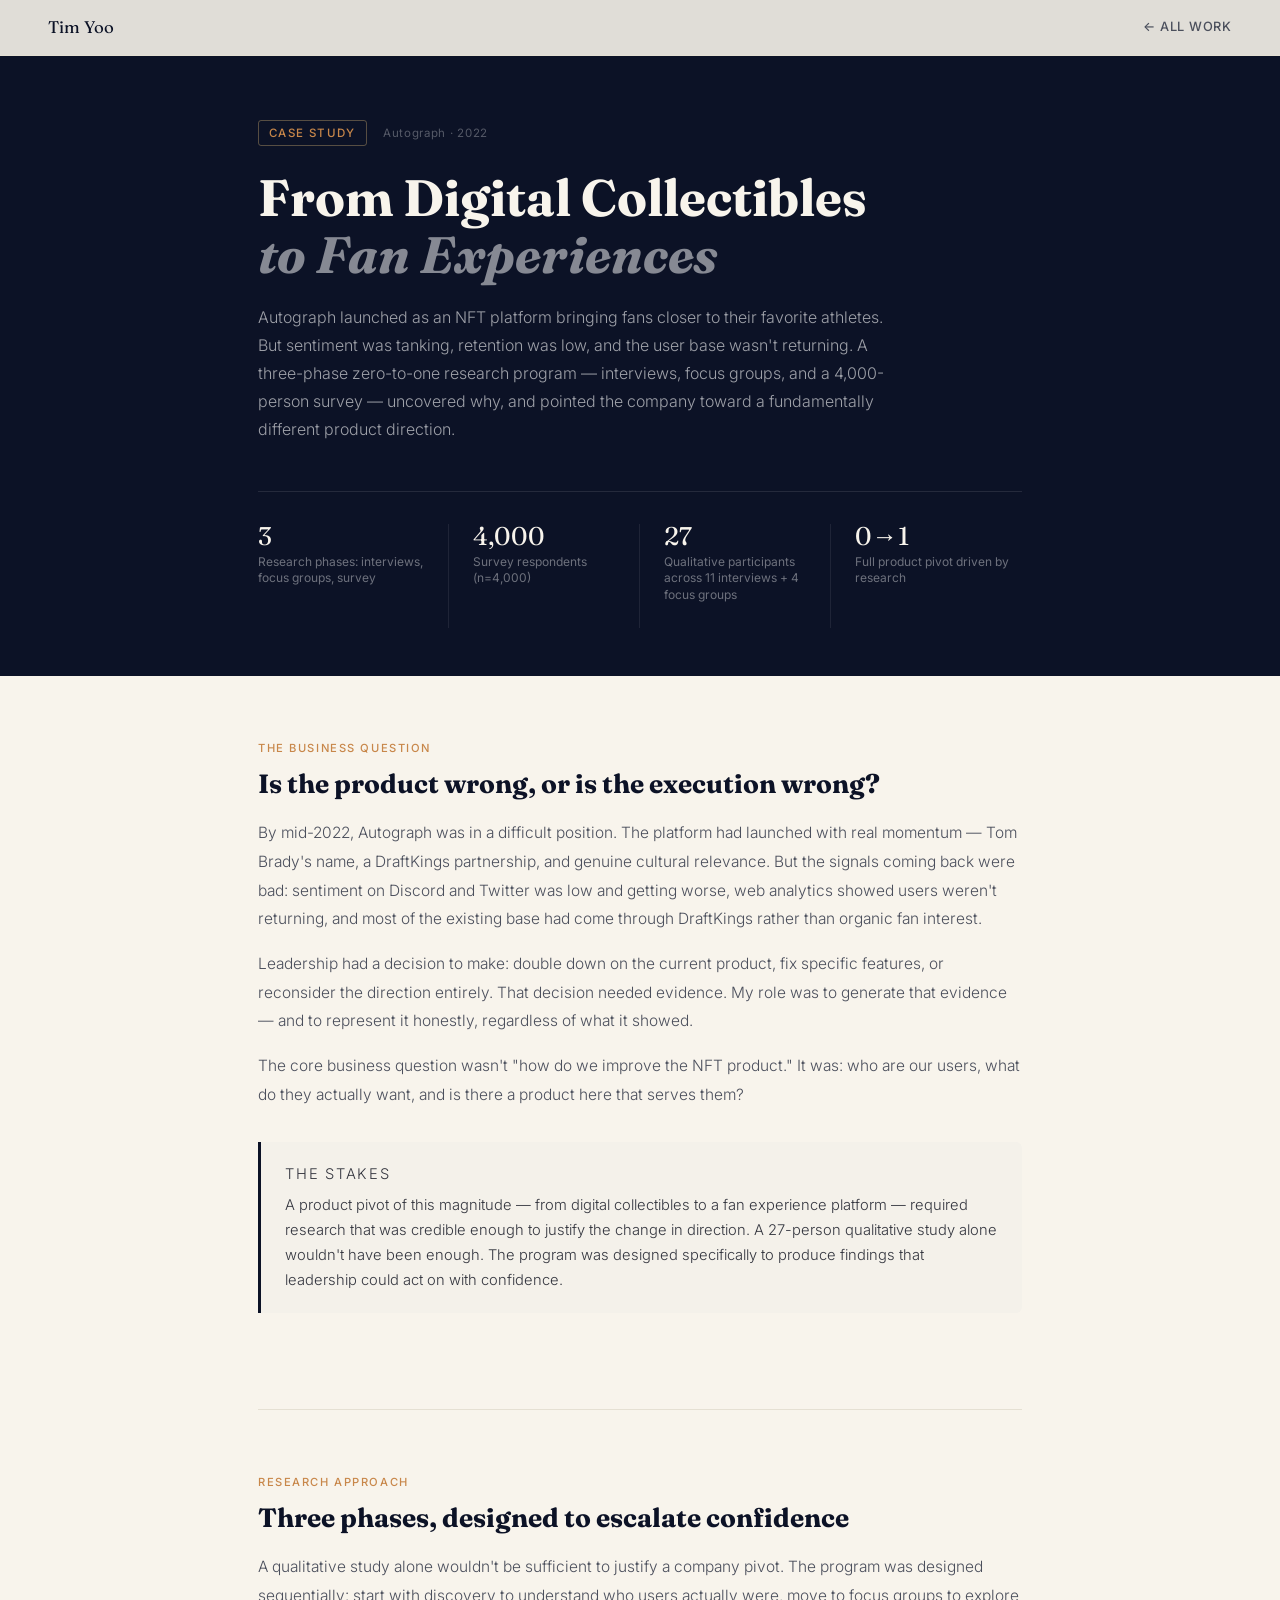
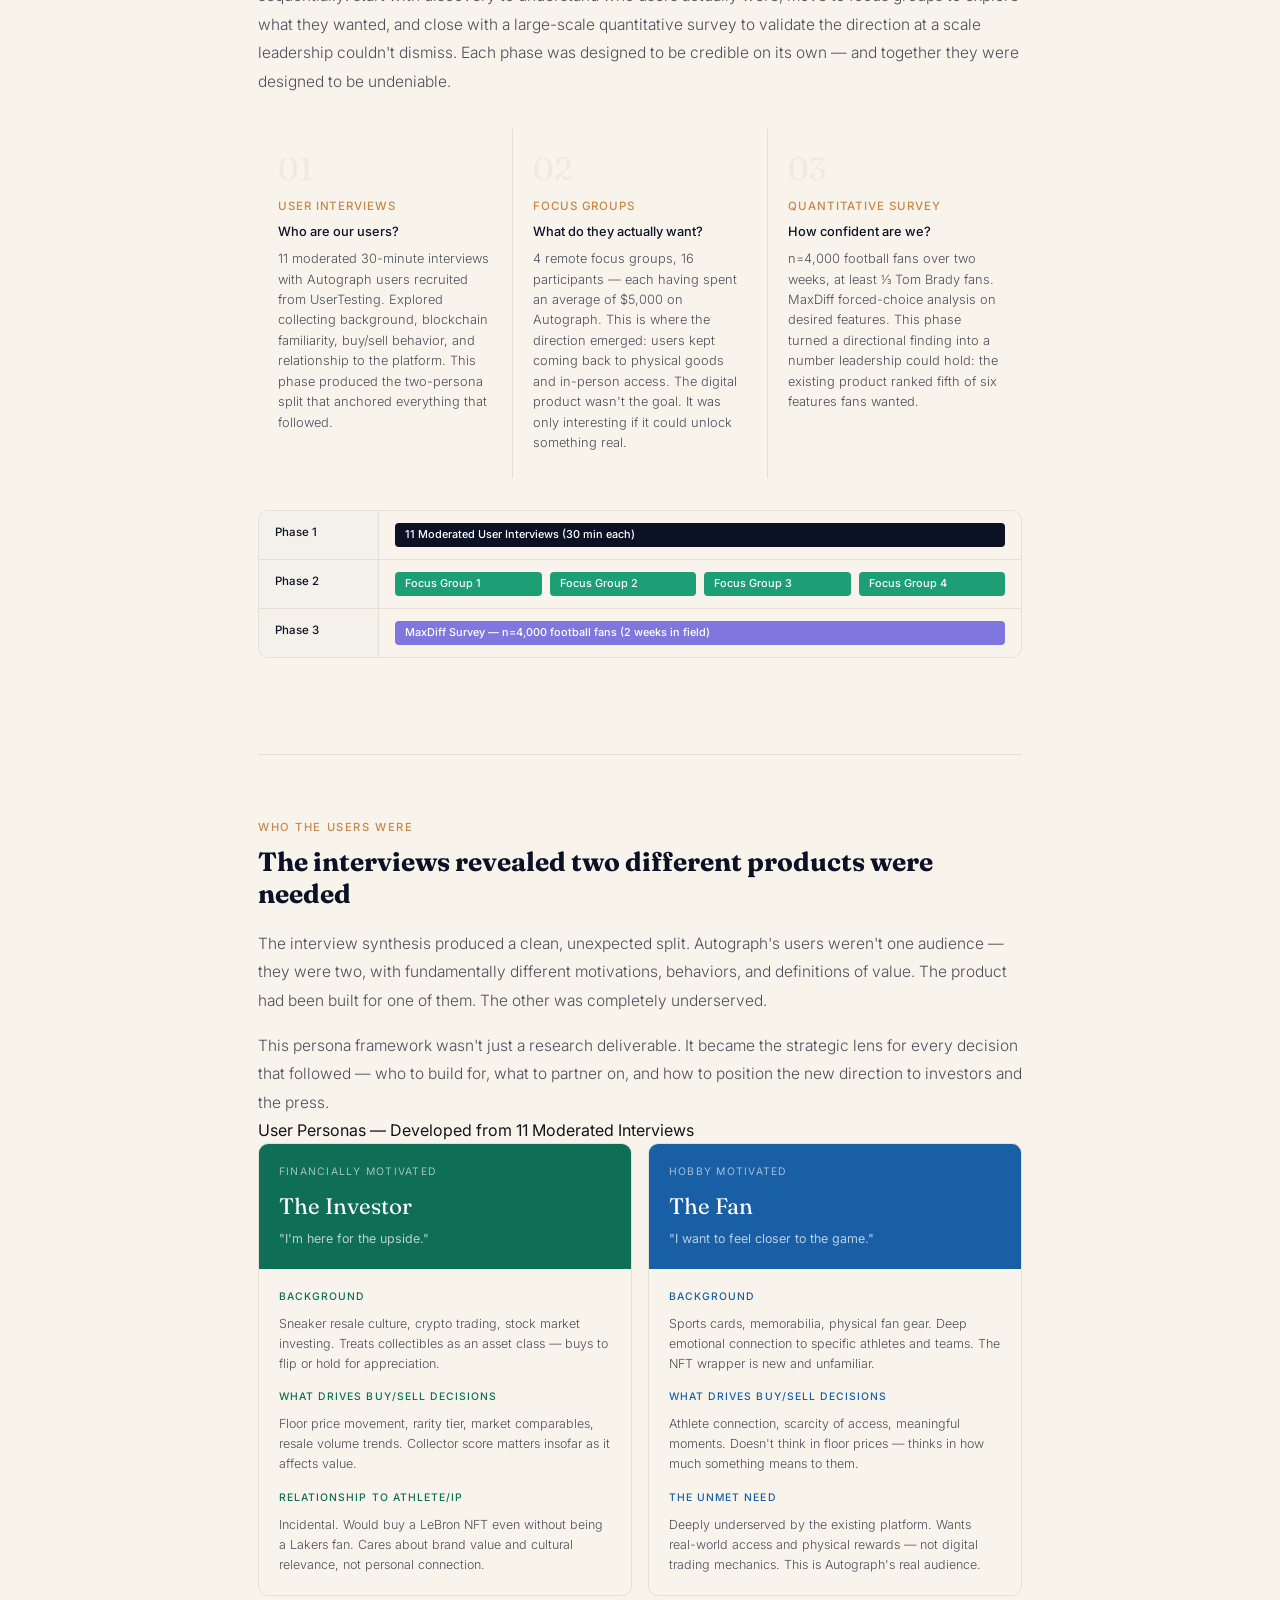
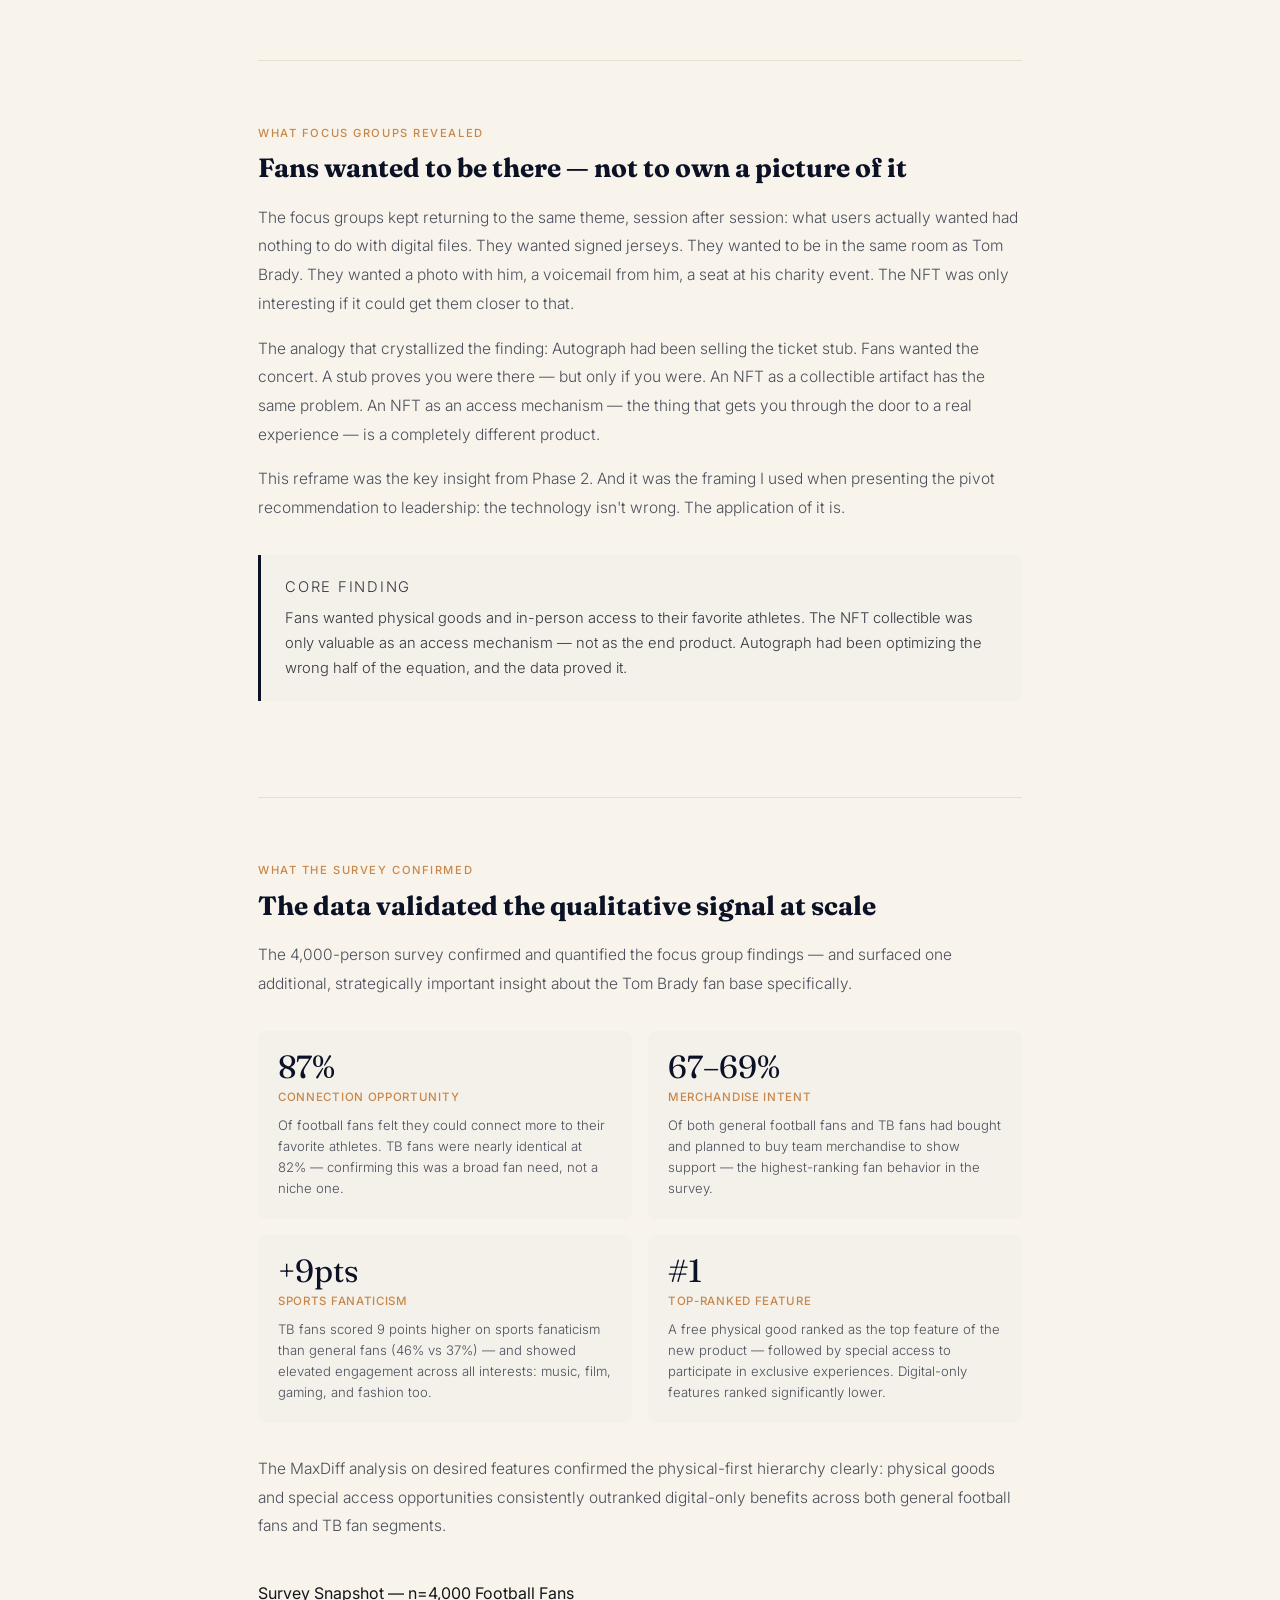
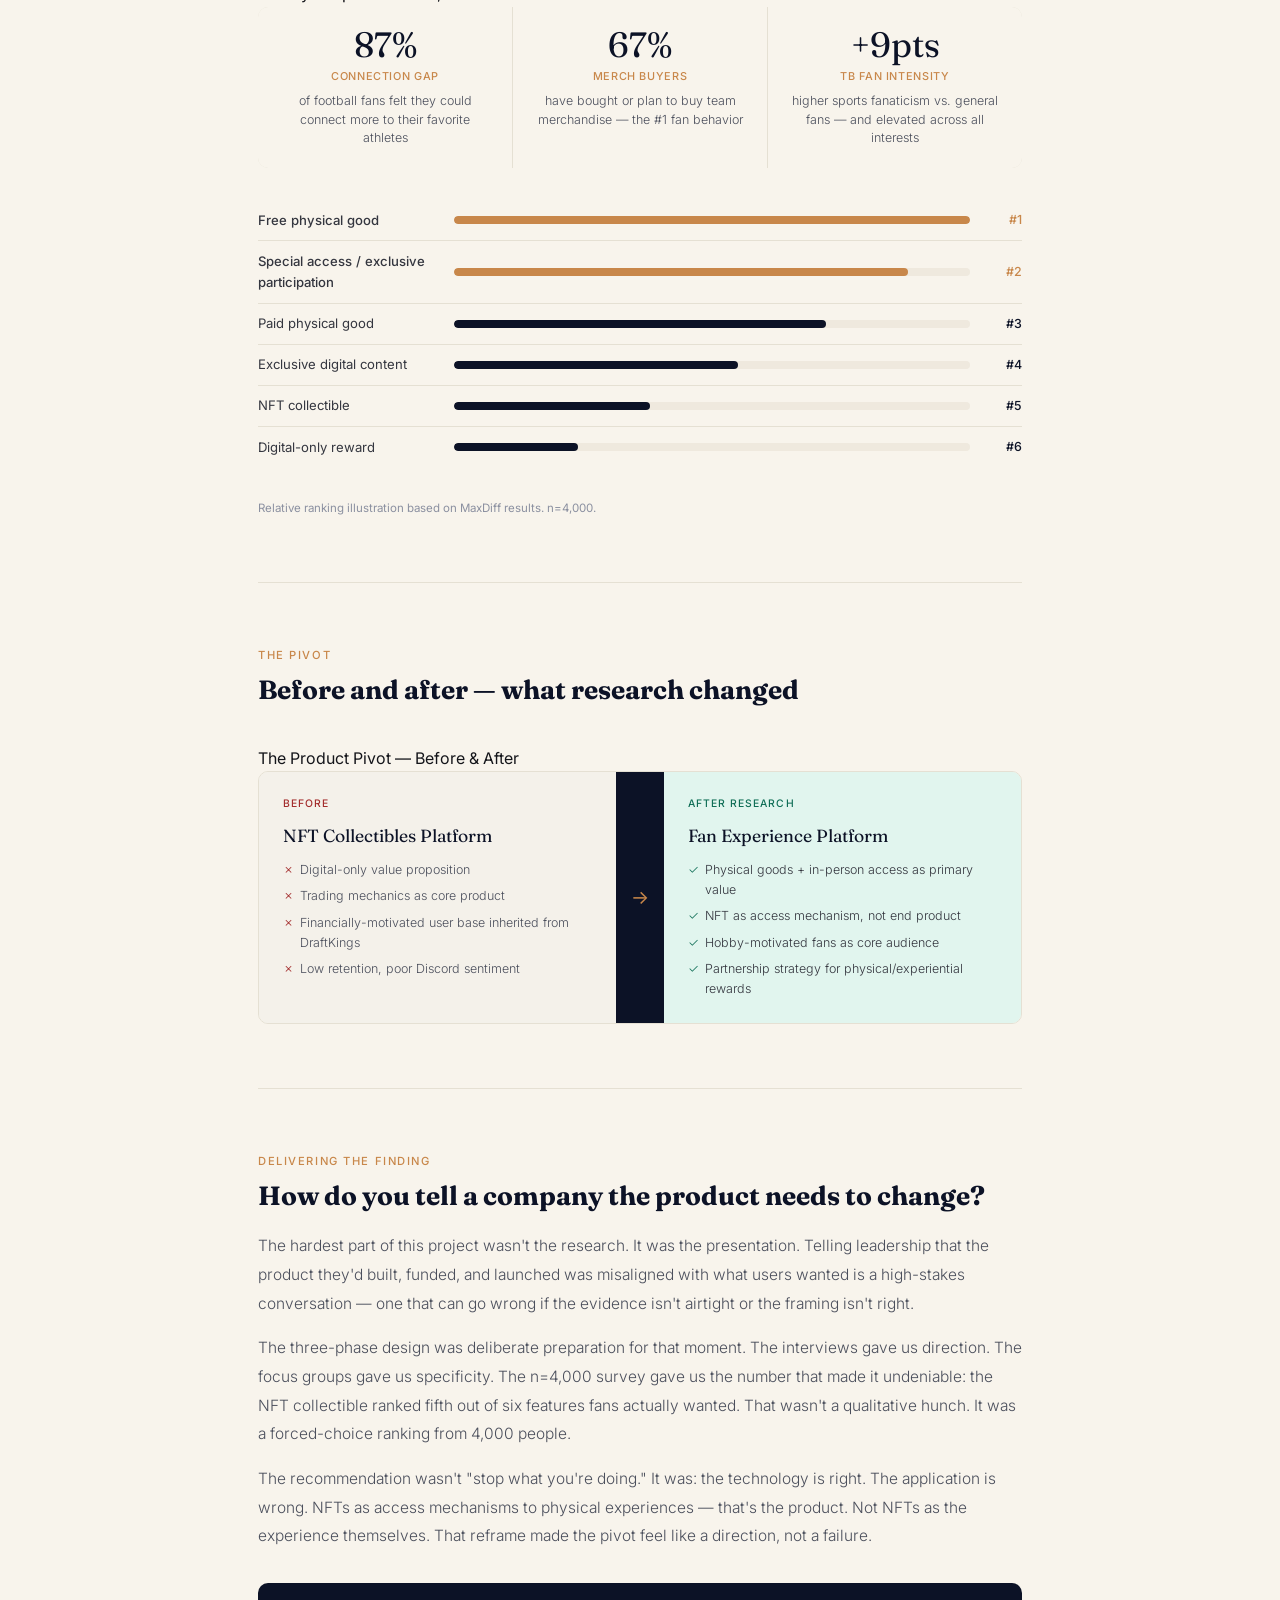
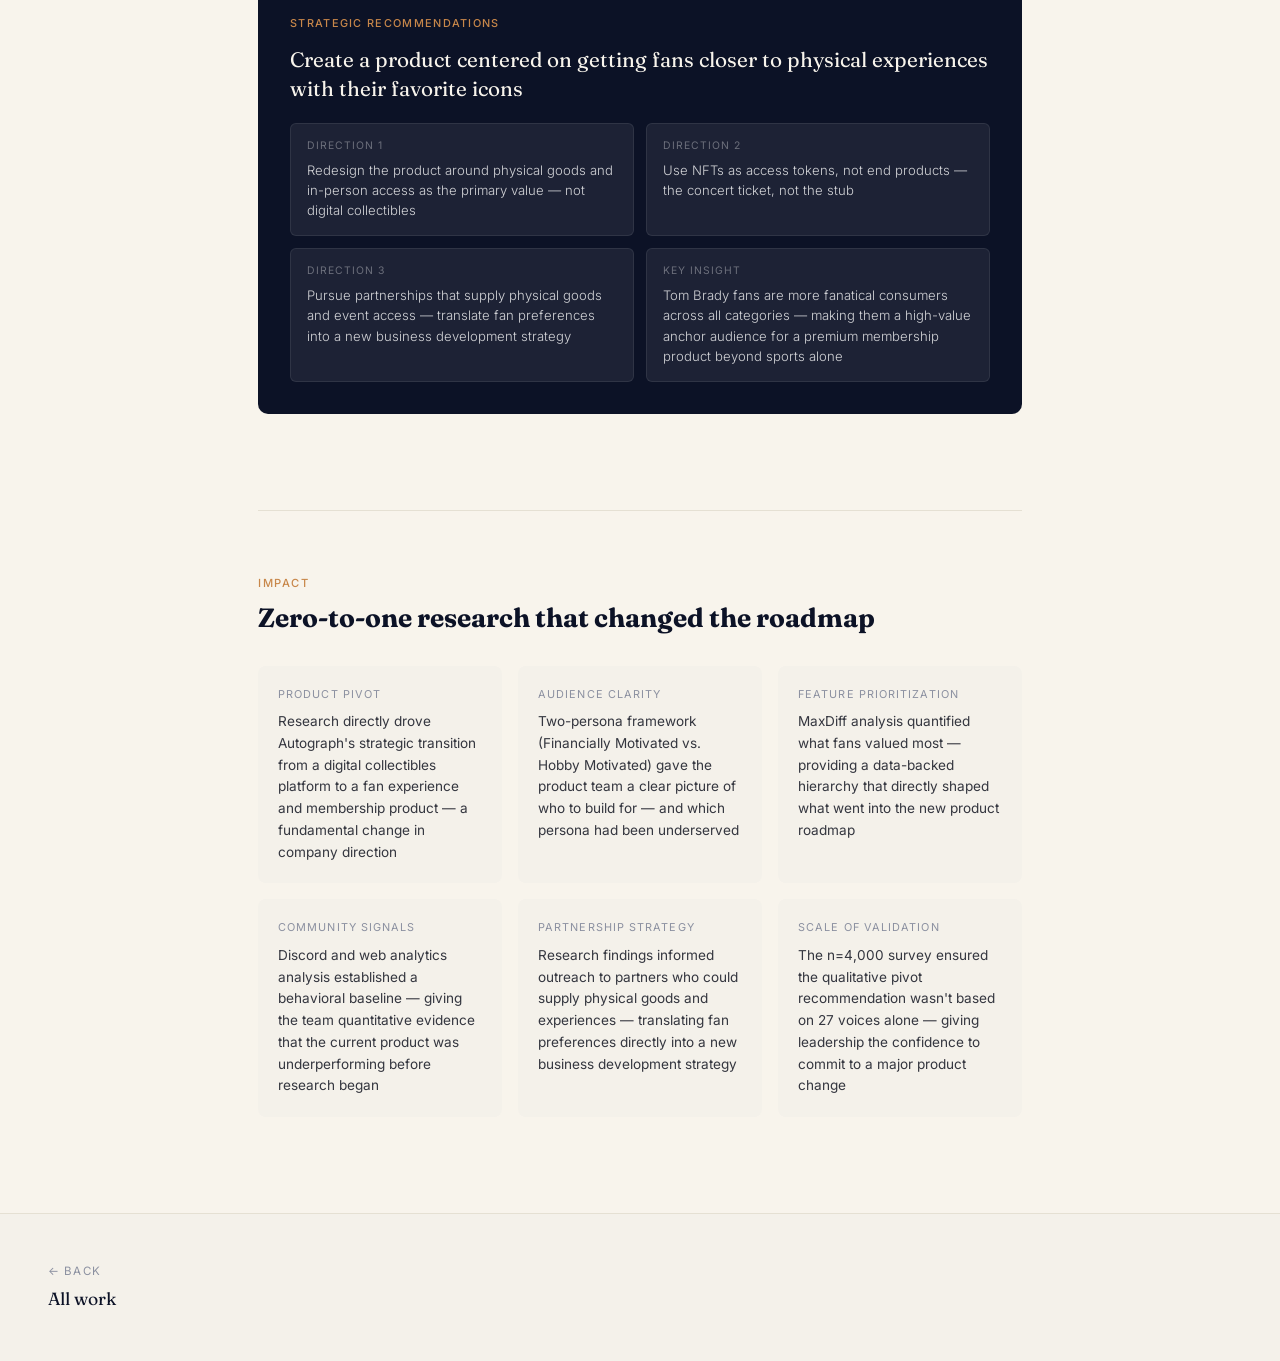
==== commit 07d7343b: "Redesign portfolio with new visual system - New type pairing (Fraunces + Inter) and warm navy/cream/" ====
--- a/autograph-case-study.html
+++ b/autograph-case-study.html
@@ -8,23 +8,23 @@
 <title>Autograph Fan Engagement — Tim Yoo</title>
 <link rel="preconnect" href="https://fonts.googleapis.com">
 <link rel="preconnect" href="https://fonts.gstatic.com" crossorigin>
-<link href="https://fonts.googleapis.com/css2?family=DM+Serif+Display:ital@0;1&family=DM+Sans:opsz,wght@9..40,300;9..40,400;9..40,500&display=swap" rel="stylesheet">
+<link href="https://fonts.googleapis.com/css2?family=Fraunces:ital,opsz,wght@0,9..144,400;0,9..144,500;0,9..144,600;1,9..144,500;1,9..144,600&family=Inter:wght@400;500;600;700&display=swap" rel="stylesheet">
 <style>
   *, *::before, *::after { box-sizing: border-box; margin: 0; padding: 0; }
   :root {
-    --navy: #1B2A4A;
-    --navy-light: #E8EDF5;
-    --navy-pale: #F4F6FA;
-    --ink: #141414;
-    --ink-mid: #3A3A3A;
-    --ink-soft: #5A5A5A;
-    --ink-faint: #A8A8A8;
-    --rule: #E2E2E2;
-    --white: #FFFFFF;
-    --accent: #C8A96E;
-    --accent-light: #F9F3E8;
-    --serif: 'DM Serif Display', Georgia, serif;
-    --sans: 'DM Sans', system-ui, sans-serif;
+    --navy: #0c1226;
+    --navy-light: #efe9de;
+    --navy-pale: #f4f1ea;
+    --ink: #14151a;
+    --ink-mid: #34363f;
+    --ink-soft: #4b4f5c;
+    --ink-faint: #8b90a0;
+    --rule: #e5e0d3;
+    --white: #f8f4ec;
+    --accent: #c8874a;
+    --accent-light: #f7ead9;
+    --serif: 'Fraunces', Georgia, serif;
+    --sans: 'Inter', system-ui, sans-serif;
     --max: 860px;
     --pad: clamp(1.5rem, 5vw, 3rem);
   }
@@ -33,7 +33,7 @@
 
   nav {
     position: fixed; top: 0; left: 0; right: 0; z-index: 100;
-    background: rgba(255,255,255,0.93); backdrop-filter: blur(12px);
+    background: rgba(248,244,236,0.9); backdrop-filter: blur(12px);
     border-bottom: 1px solid var(--rule); padding: 0 var(--pad); height: 56px;
     display: flex; align-items: center; justify-content: space-between;
   }
@@ -154,15 +154,15 @@
       <span class="hero-num">Autograph · 2022</span>
     </div>
     <h1 class="hero-title">From Digital Collectibles<br><em>to Fan Experiences</em></h1>
-    <p class="hero-sub">Autograph launched as an NFT platform bringing fans closer to their favorite athletes. But sentiment was tanking, retention was low, and the user base wasn't returning. A three-phase zero-to-one research program — interviews, focus groups, and a 3,000-person survey — uncovered why, and pointed the company toward a fundamentally different product direction.</p>
+    <p class="hero-sub">Autograph launched as an NFT platform bringing fans closer to their favorite athletes. But sentiment was tanking, retention was low, and the user base wasn't returning. A three-phase zero-to-one research program — interviews, focus groups, and a 4,000-person survey — uncovered why, and pointed the company toward a fundamentally different product direction.</p>
     <div class="hero-stats">
       <div class="hstat">
         <div class="hstat-val">3</div>
         <div class="hstat-label">Research phases: interviews, focus groups, survey</div>
       </div>
       <div class="hstat">
-        <div class="hstat-val">3,000</div>
-        <div class="hstat-label">Survey respondents (n=3,000)</div>
+        <div class="hstat-val">4,000</div>
+        <div class="hstat-label">Survey respondents (n=4,000)</div>
       </div>
       <div class="hstat">
         <div class="hstat-val">27</div>
@@ -213,7 +213,7 @@
         <div class="phase-num">03</div>
         <div class="phase-method">Quantitative Survey</div>
         <div class="phase-q">How confident are we?</div>
-        <div class="phase-detail">n=3,000 football fans over two weeks, at least ⅓ Tom Brady fans. MaxDiff forced-choice analysis on desired features. This phase turned a directional finding into a number leadership could hold: the existing product ranked fifth of six features fans wanted.</div>
+        <div class="phase-detail">n=4,000 football fans over two weeks, at least ⅓ Tom Brady fans. MaxDiff forced-choice analysis on desired features. This phase turned a directional finding into a number leadership could hold: the existing product ranked fifth of six features fans wanted.</div>
       </div>
     </div>
 
@@ -236,7 +236,7 @@
       <div style="display:grid; grid-template-columns:120px 1fr;">
         <div style="padding:0.75rem 1rem; background:var(--navy-pale); font-size:0.72rem; font-weight:500; color:var(--navy); border-right:1px solid var(--rule);">Phase 3</div>
         <div style="padding:0.75rem 1rem; display:flex; align-items:center; gap:0.5rem;">
-          <div style="height:24px; flex:3; background:#7F77DD; border-radius:4px; display:flex; align-items:center; padding:0 10px;"><span style="font-size:0.68rem; color:white; font-weight:500;">MaxDiff Survey — n=3,000 football fans (2 weeks in field)</span></div>
+          <div style="height:24px; flex:3; background:#7F77DD; border-radius:4px; display:flex; align-items:center; padding:0 10px;"><span style="font-size:0.68rem; color:white; font-weight:500;">MaxDiff Survey — n=4,000 football fans (2 weeks in field)</span></div>
         </div>
       </div>
     </div>
@@ -317,7 +317,7 @@
   <div class="section reveal">
     <p class="section-label">What the Survey Confirmed</p>
     <h2 class="section-title">The data validated the qualitative signal at scale</h2>
-    <p class="body-text">The 3,000-person survey confirmed and quantified the focus group findings — and surfaced one additional, strategically important insight about the Tom Brady fan base specifically.</p>
+    <p class="body-text">The 4,000-person survey confirmed and quantified the focus group findings — and surfaced one additional, strategically important insight about the Tom Brady fan base specifically.</p>
 
     <div class="findings-grid">
       <div class="finding-card">
@@ -346,7 +346,7 @@
 
     
 <div class="viz-wrap" style="margin-top:2.5rem;">
-  <p class="viz-label">Survey Snapshot — n=3,000 Football Fans</p>
+  <p class="viz-label">Survey Snapshot — n=4,000 Football Fans</p>
   <div style="display:grid; grid-template-columns:1fr 1fr 1fr; gap:1px; background:var(--rule); border-radius:10px; overflow:hidden;">
     <div style="background:var(--white); padding:1.25rem; text-align:center;">
       <div style="font-family:var(--serif); font-size:2.2rem; color:var(--navy); line-height:1;">87%</div>
@@ -398,7 +398,7 @@
         <div class="maxdiff-val">#6</div>
       </div>
     </div>
-    <p style="font-size:0.72rem; color: var(--ink-faint); margin-top: 0.5rem;">Relative ranking illustration based on MaxDiff results. n=3,000.</p>
+    <p style="font-size:0.72rem; color: var(--ink-faint); margin-top: 0.5rem;">Relative ranking illustration based on MaxDiff results. n=4,000.</p>
   </div>
 
   <div class="section reveal">
@@ -440,7 +440,7 @@
     <p class="section-label">Delivering the Finding</p>
     <h2 class="section-title">How do you tell a company the product needs to change?</h2>
     <p class="body-text">The hardest part of this project wasn't the research. It was the presentation. Telling leadership that the product they'd built, funded, and launched was misaligned with what users wanted is a high-stakes conversation — one that can go wrong if the evidence isn't airtight or the framing isn't right.</p>
-    <p class="body-text">The three-phase design was deliberate preparation for that moment. The interviews gave us direction. The focus groups gave us specificity. The n=3,000 survey gave us the number that made it undeniable: the NFT collectible ranked fifth out of six features fans actually wanted. That wasn't a qualitative hunch. It was a forced-choice ranking from 3,000 people.</p>
+    <p class="body-text">The three-phase design was deliberate preparation for that moment. The interviews gave us direction. The focus groups gave us specificity. The n=4,000 survey gave us the number that made it undeniable: the NFT collectible ranked fifth out of six features fans actually wanted. That wasn't a qualitative hunch. It was a forced-choice ranking from 4,000 people.</p>
     <p class="body-text">The recommendation wasn't "stop what you're doing." It was: the technology is right. The application is wrong. NFTs as access mechanisms to physical experiences — that's the product. Not NFTs as the experience themselves. That reframe made the pivot feel like a direction, not a failure.</p>
 
     <div class="pivot-block">
@@ -493,7 +493,7 @@
       </div>
       <div class="impact-card">
         <p class="impact-card-label">Scale of Validation</p>
-        <p class="impact-card-text">The n=3,000 survey ensured the qualitative pivot recommendation wasn't based on 27 voices alone — giving leadership the confidence to commit to a major product change</p>
+        <p class="impact-card-text">The n=4,000 survey ensured the qualitative pivot recommendation wasn't based on 27 voices alone — giving leadership the confidence to commit to a major product change</p>
       </div>
     </div>
   </div>
